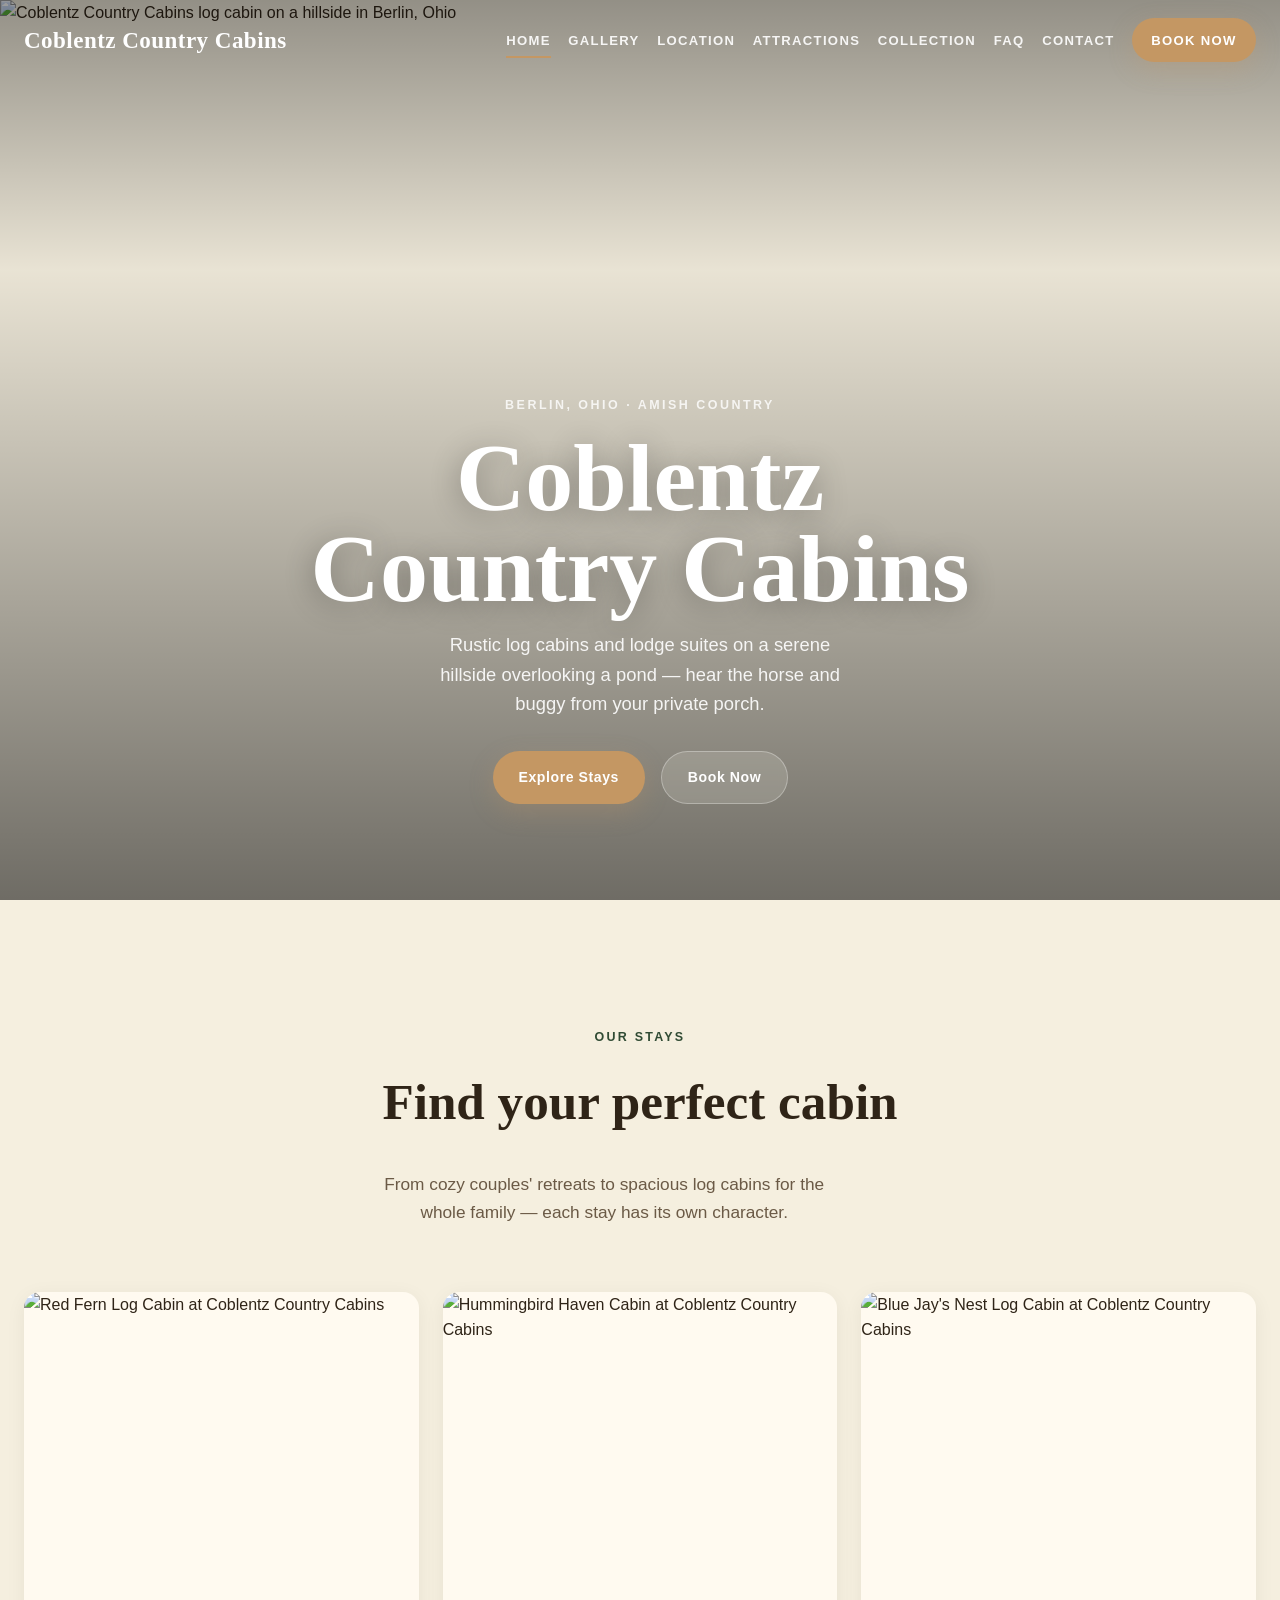
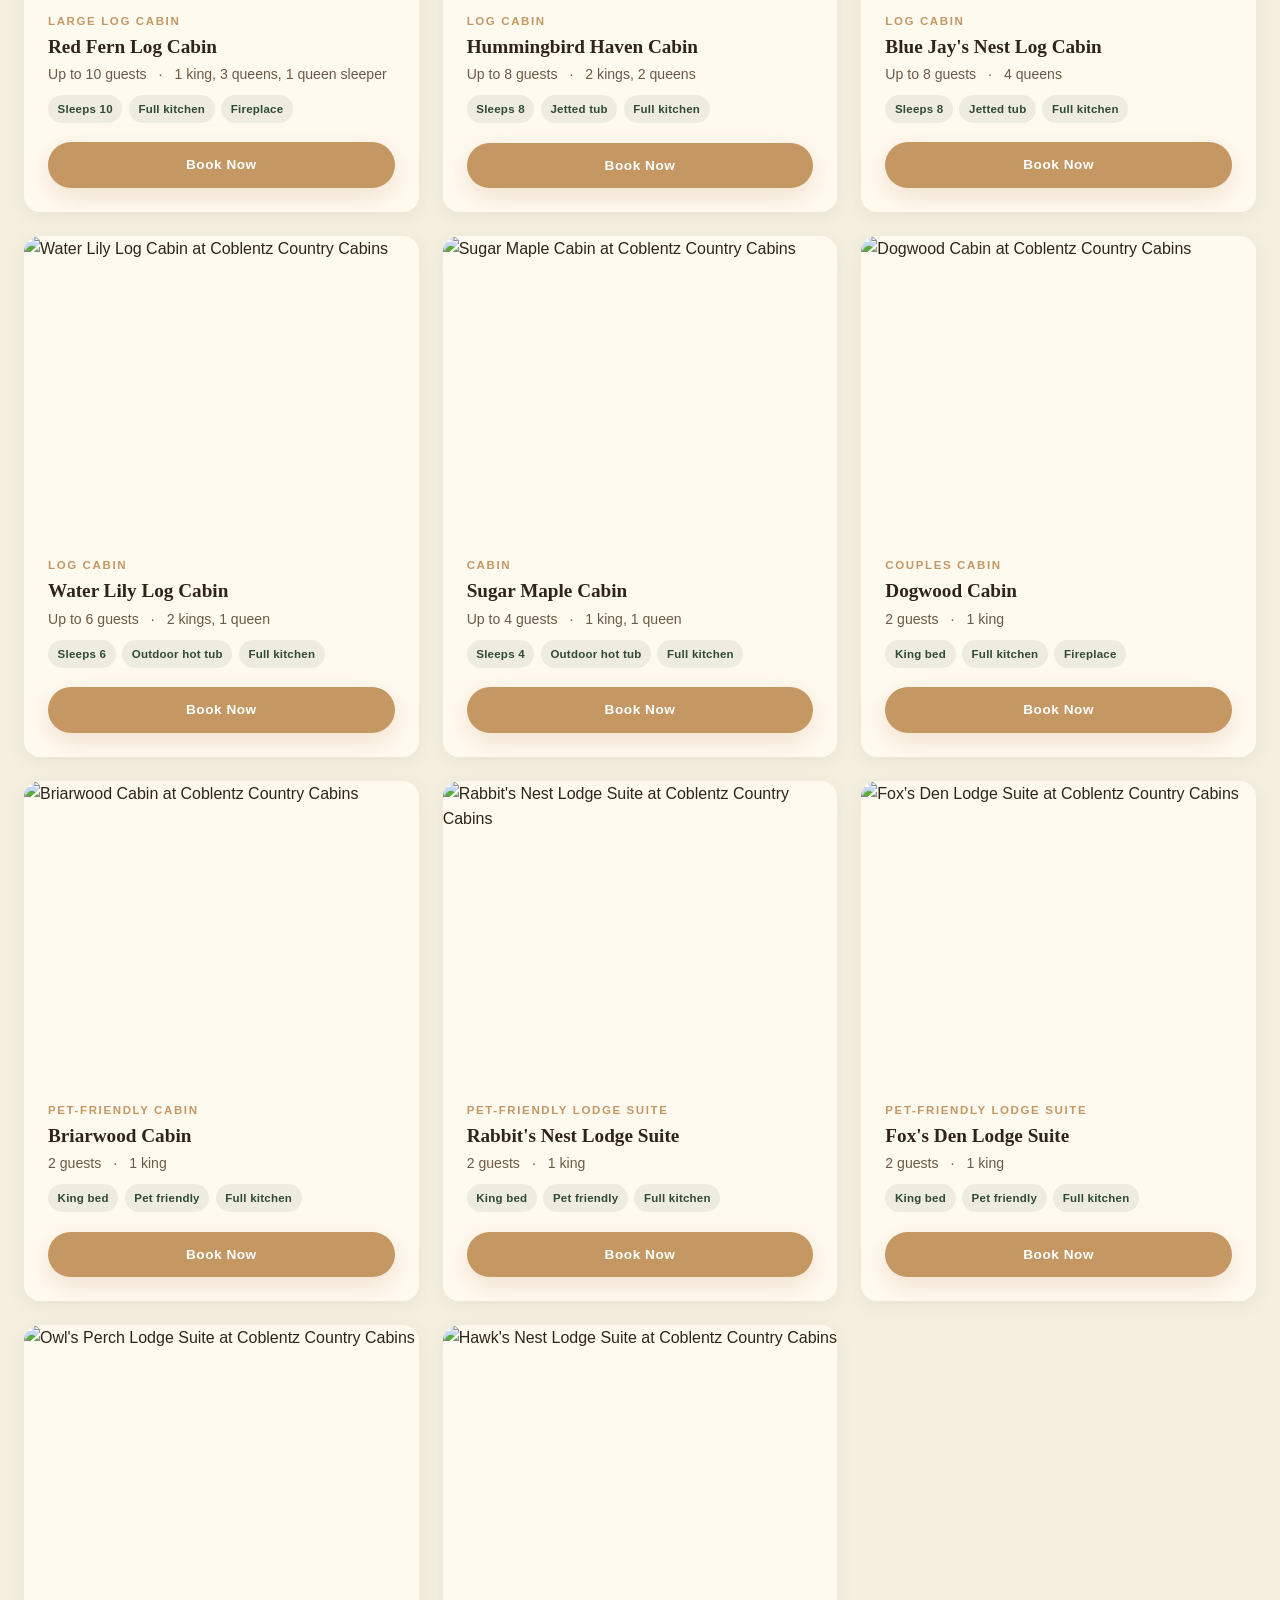
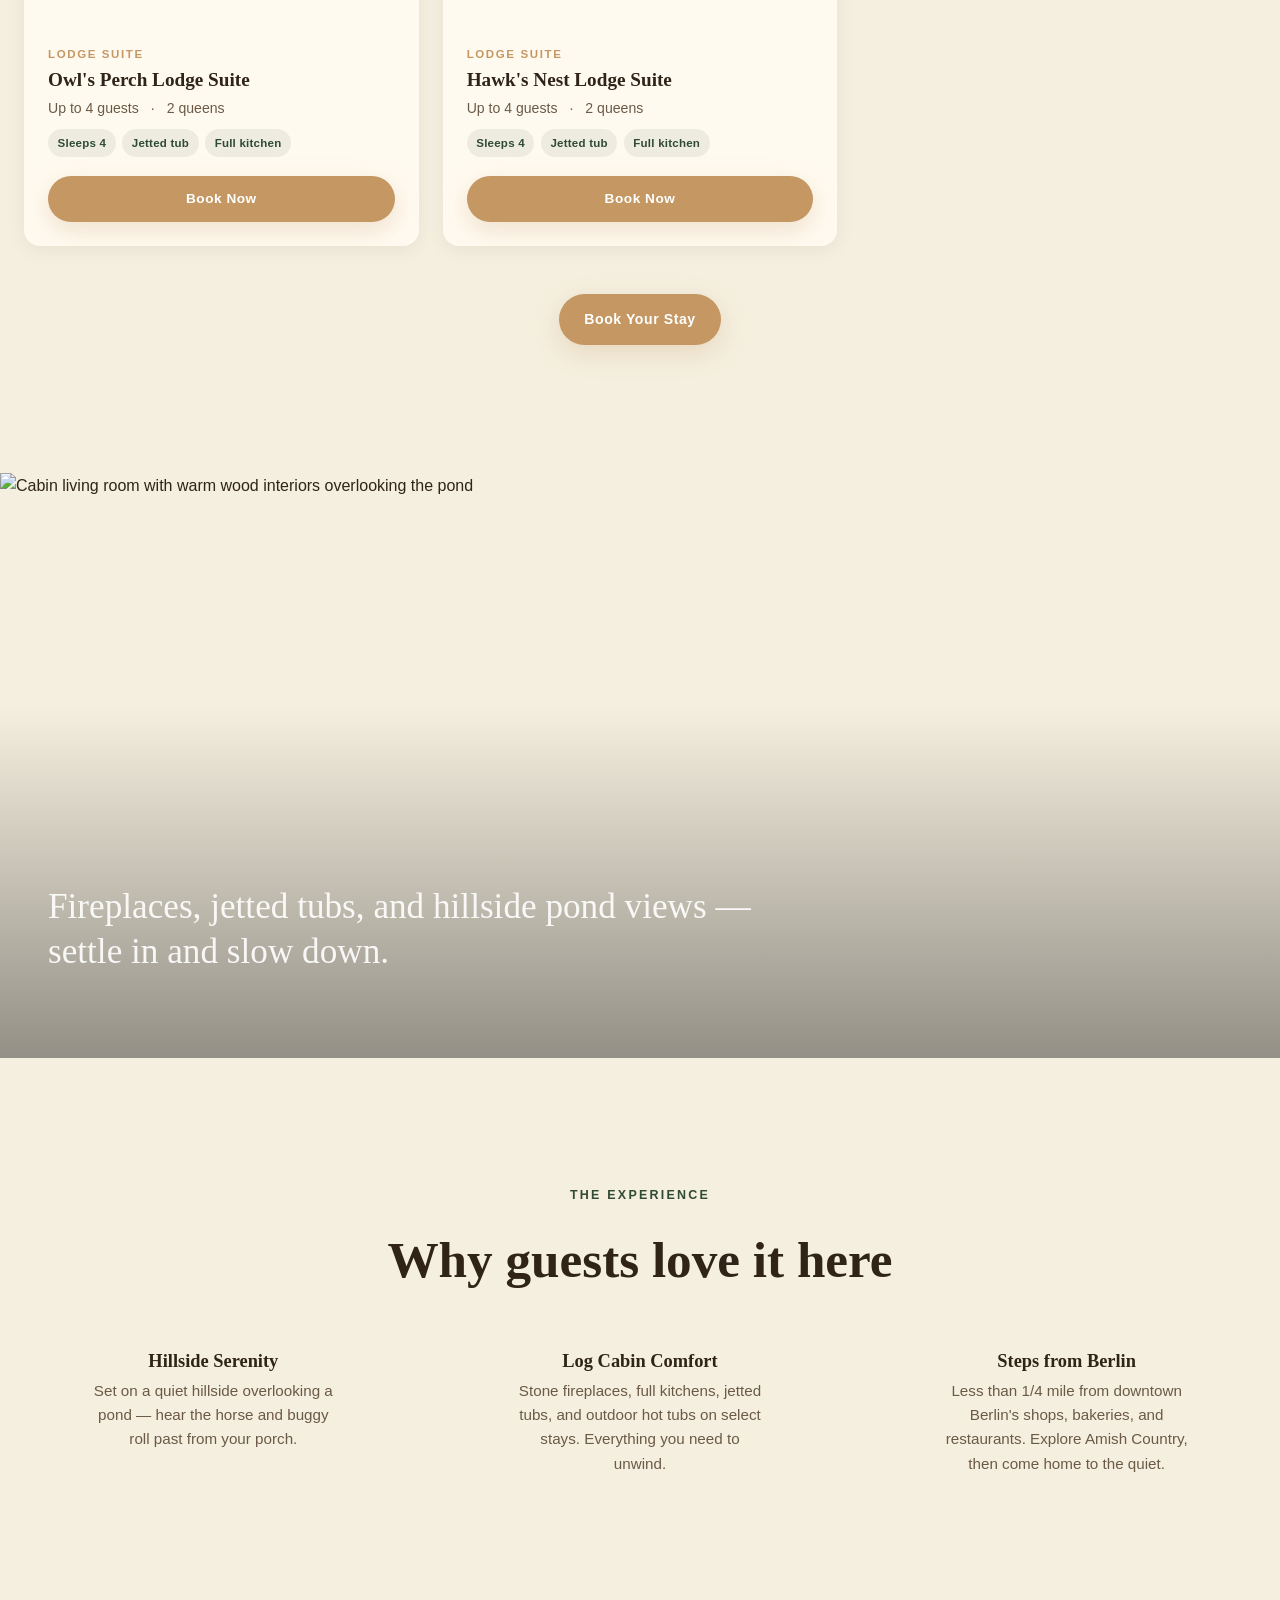
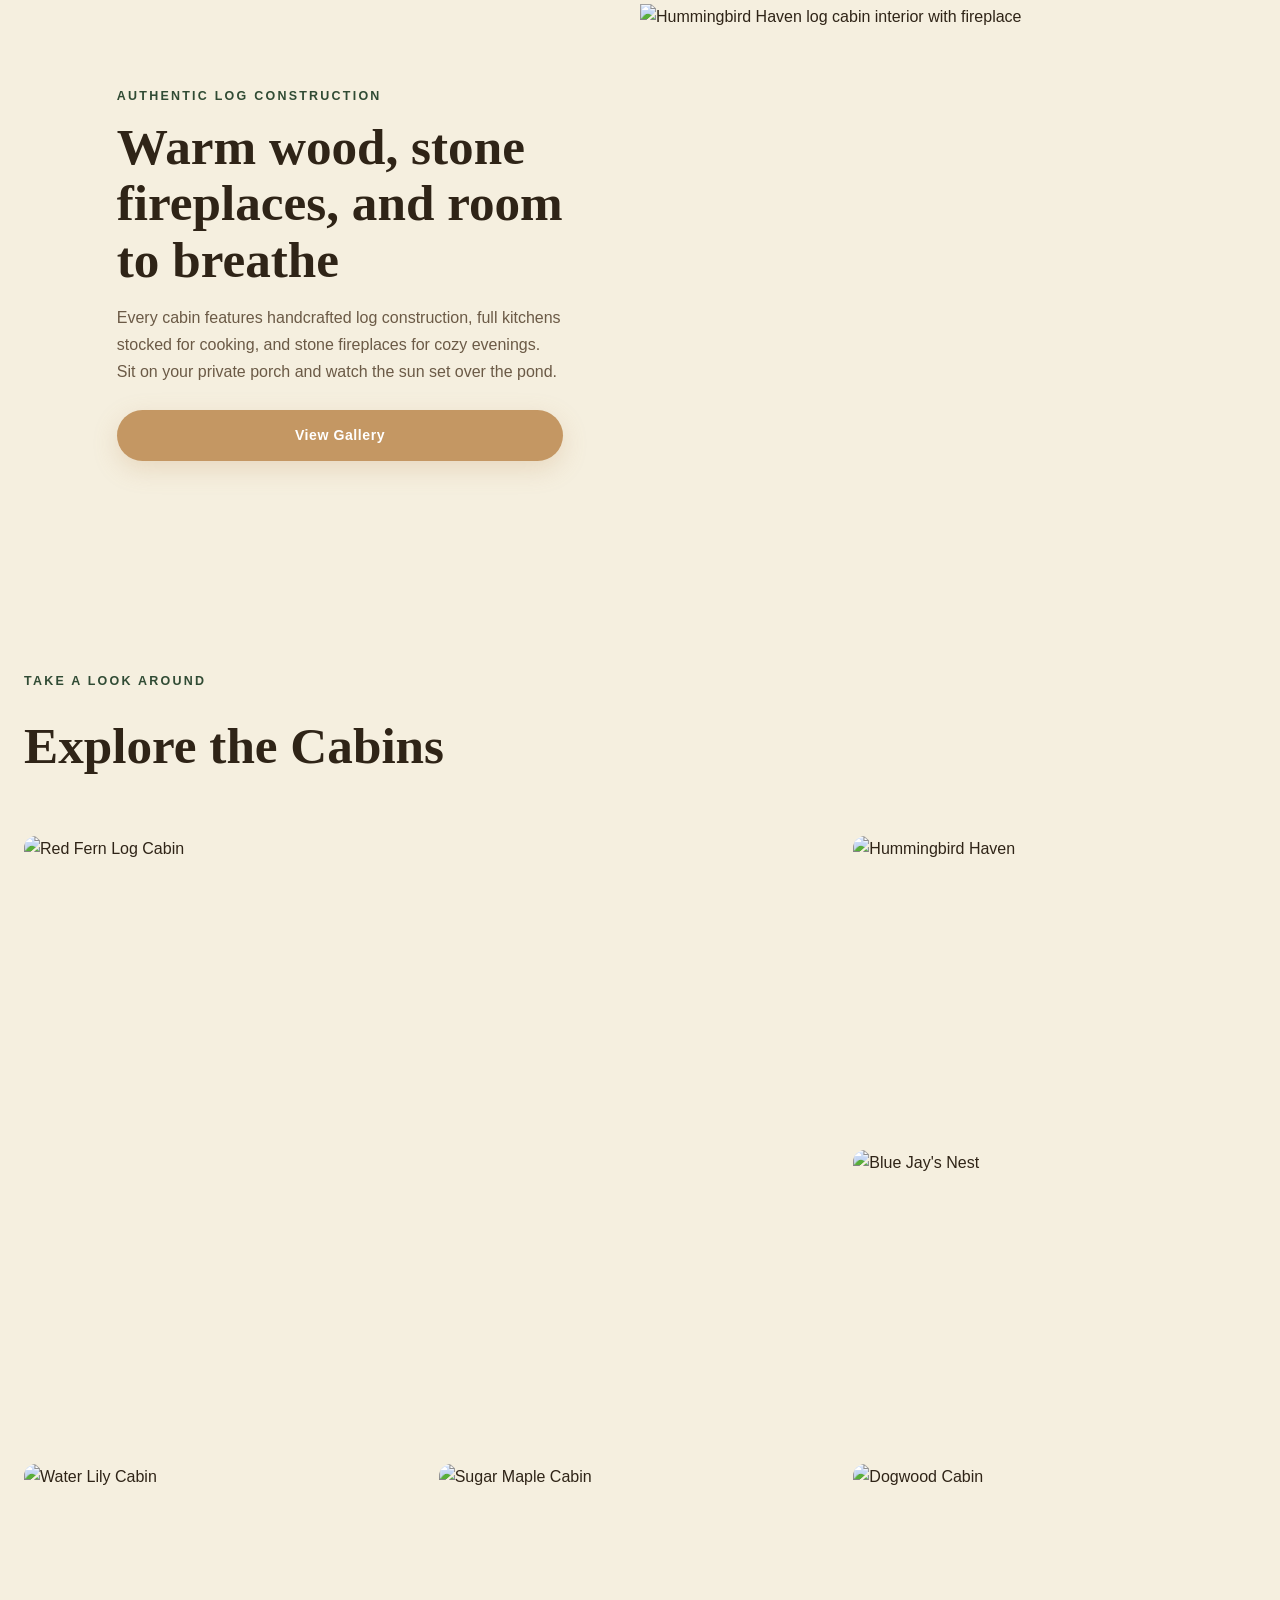
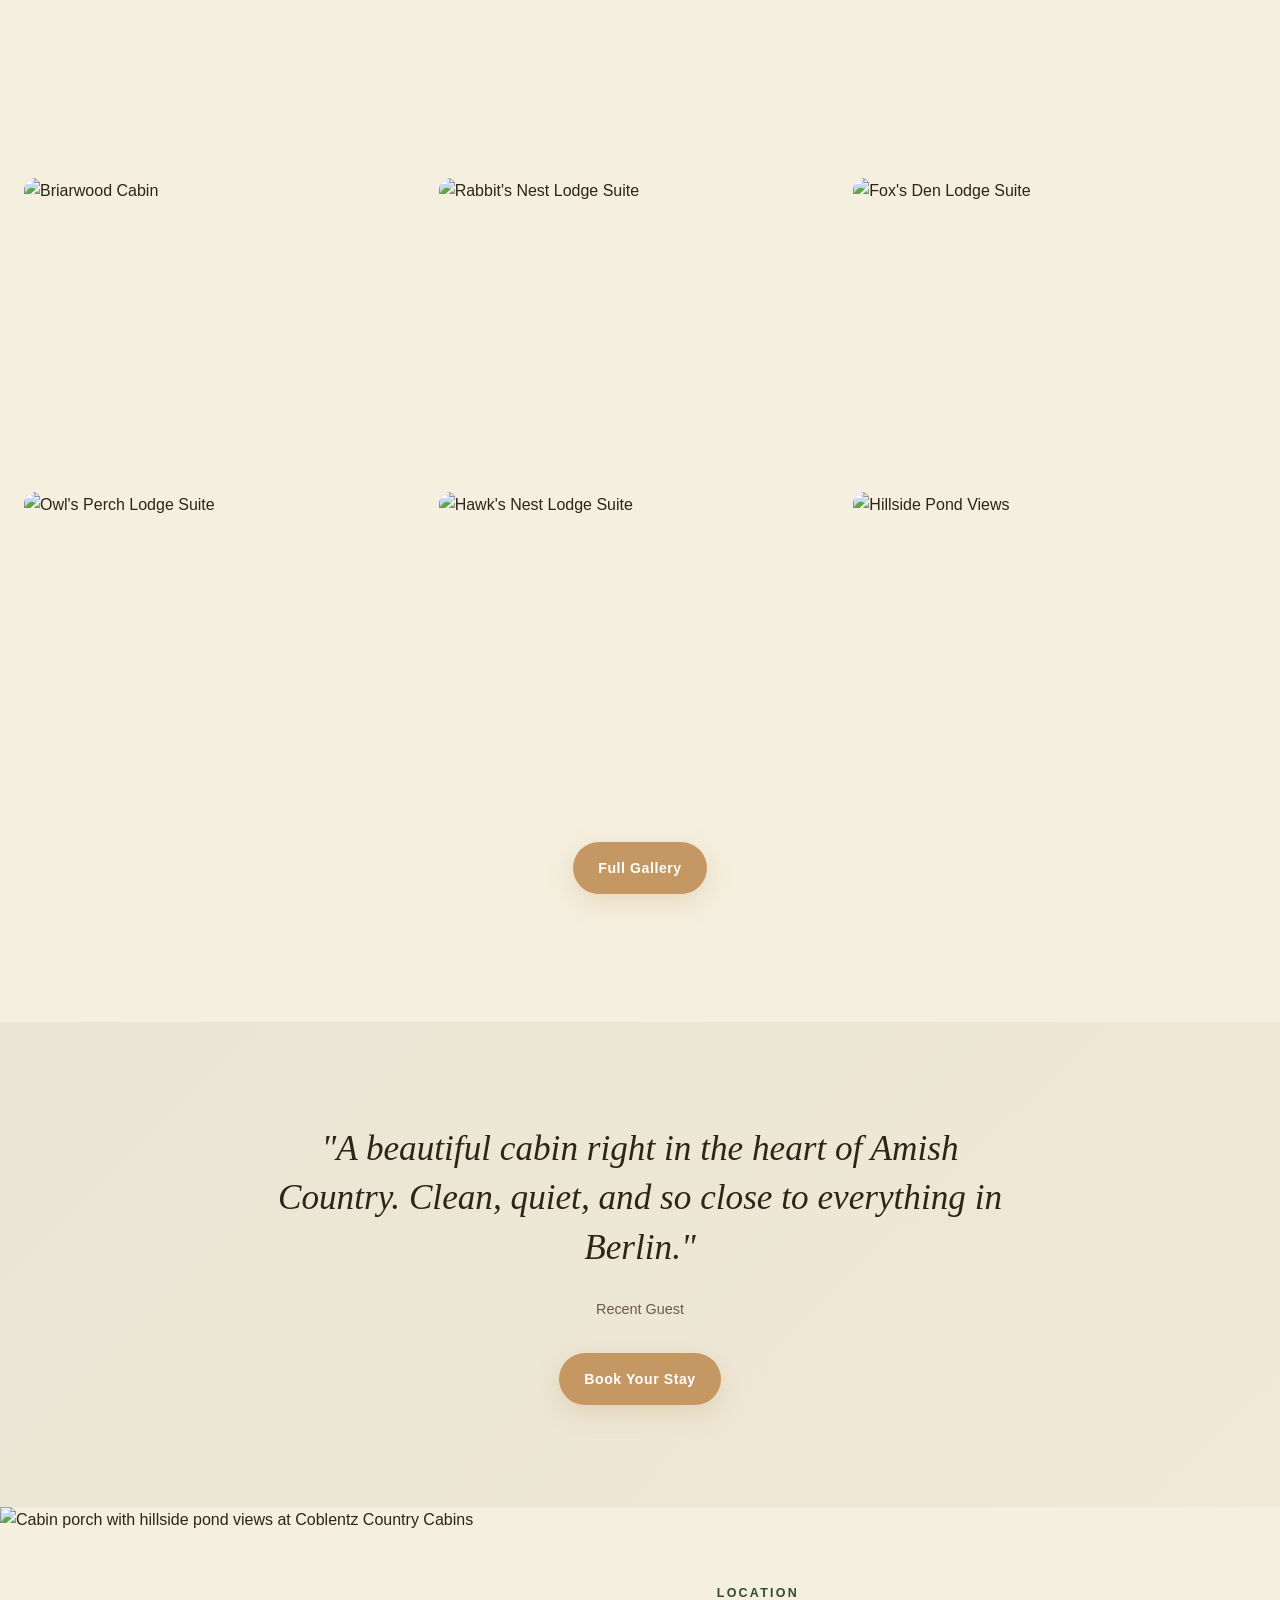
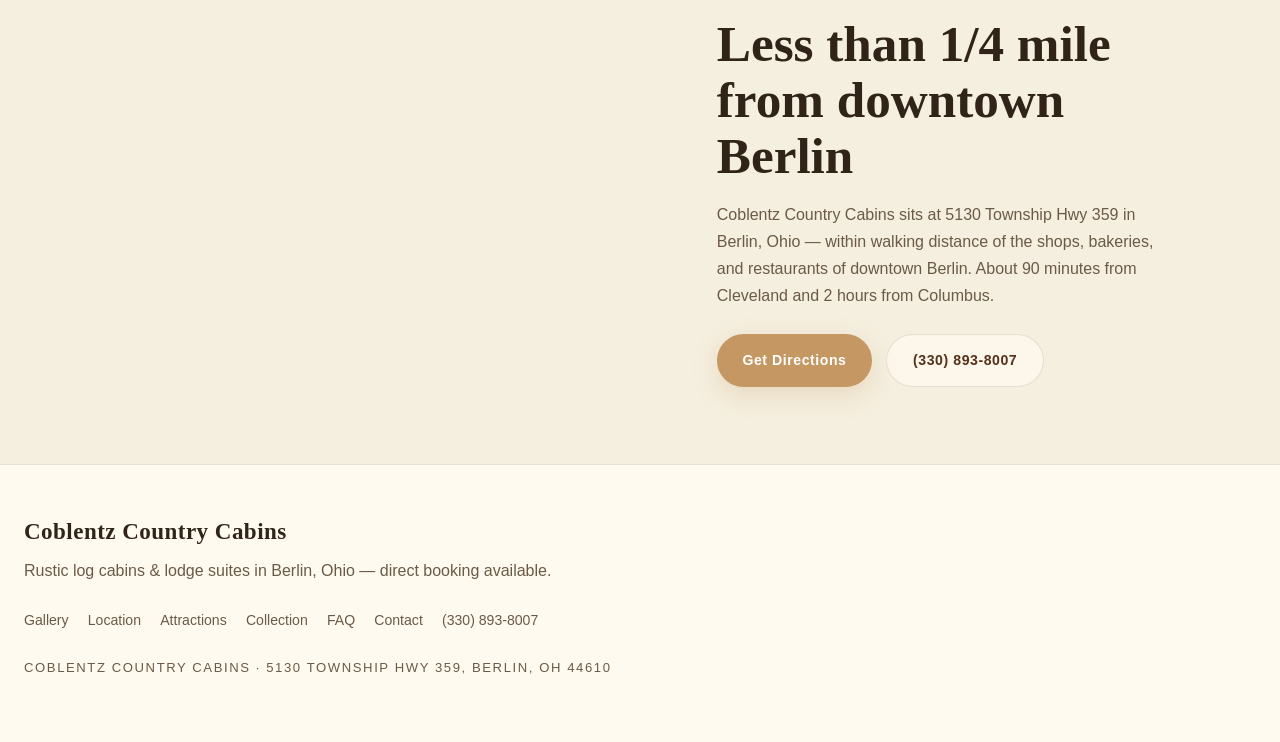
==== index.html @ dc283932 "Initial build: Coblentz Country Cabins website 7-page static site with all 11 cabin units, direct bo" ====
<!DOCTYPE html>
<html lang="en">
<head>
  <meta charset="UTF-8">
  <meta name="viewport" content="width=device-width, initial-scale=1.0">
  <title>Coblentz Country Cabins | Log Cabins &amp; Lodge Suites in Berlin, Ohio</title>
  <meta name="description" content="Stay at Coblentz Country Cabins in Berlin, Ohio — rustic log cabins and lodge suites with fireplaces, jetted tubs, hot tubs, and direct booking. Less than 1/4 mile from downtown Berlin.">
  <link rel="icon" type="image/svg+xml" href="assets/favicon.svg">
  <meta property="og:type" content="website">
  <meta property="og:title" content="Coblentz Country Cabins | Log Cabins &amp; Lodge Suites in Berlin, Ohio">
  <meta property="og:description" content="Rustic log cabins and lodge suites on a serene hillside overlooking a pond, less than 1/4 mile from downtown Berlin, Ohio.">
  <meta property="og:image" content="https://www.amishcountrylodging.com/wp-content/uploads/2019/08/red-fern-exterior-slide.jpg">
  <meta name="twitter:card" content="summary_large_image">
  <meta name="twitter:title" content="Coblentz Country Cabins | Log Cabins &amp; Lodge Suites in Berlin, Ohio">
  <meta name="twitter:description" content="Rustic log cabins and lodge suites on a serene hillside overlooking a pond, less than 1/4 mile from downtown Berlin, Ohio.">
  <meta name="twitter:image" content="https://www.amishcountrylodging.com/wp-content/uploads/2019/08/red-fern-exterior-slide.jpg">
  <link rel="stylesheet" href="assets/site.css">
  <script type="application/ld+json">
  {
    "@context": "https://schema.org",
    "@type": "LodgingBusiness",
    "name": "Coblentz Country Cabins",
    "description": "Rustic log cabins and lodge suites on a serene hillside overlooking a pond, less than 1/4 mile from downtown Berlin, Ohio. Great for couples, families, and group getaways.",
    "telephone": "+1-330-893-8007",
    "email": "info@amishcountrylodging.com",
    "image": "https://www.amishcountrylodging.com/wp-content/uploads/2019/08/red-fern-exterior-slide.jpg",
    "priceRange": "$$$",
    "address": {
      "@type": "PostalAddress",
      "streetAddress": "5130 Township Hwy 359",
      "addressLocality": "Berlin",
      "addressRegion": "OH",
      "postalCode": "44610",
      "addressCountry": "US"
    },
    "amenityFeature": [
      { "@type": "LocationFeatureSpecification", "name": "Fireplaces", "value": true },
      { "@type": "LocationFeatureSpecification", "name": "Full Kitchens", "value": true },
      { "@type": "LocationFeatureSpecification", "name": "Jetted Tubs (select stays)", "value": true },
      { "@type": "LocationFeatureSpecification", "name": "Outdoor Hot Tubs (select stays)", "value": true },
      { "@type": "LocationFeatureSpecification", "name": "ROKU Smart TVs", "value": true },
      { "@type": "LocationFeatureSpecification", "name": "Pet Friendly (select stays)", "value": true },
      { "@type": "LocationFeatureSpecification", "name": "Complimentary WiFi", "value": true }
    ],
    "sameAs": [
      "https://www.amishcountrylodging.com"
    ]
  }
  </script>
</head>
<body class="page-shell" data-page="index.html">
  <div data-header></div>

  <main id="main">
    <!-- FULL-BLEED HERO -->
    <section class="hero">
      <div class="hero-bg">
        <img src="https://www.amishcountrylodging.com/wp-content/uploads/2019/08/red-fern-exterior-slide.jpg" alt="Coblentz Country Cabins log cabin on a hillside in Berlin, Ohio">
      </div>
      <div class="hero-content">
        <span class="eyebrow">Berlin, Ohio &middot; Amish Country</span>
        <h1>Coblentz Country Cabins</h1>
        <p>Rustic log cabins and lodge suites on a serene hillside overlooking a pond — hear the horse and buggy from your private porch.</p>
        <div class="hero-actions">
          <a class="button" href="#stays">Explore Stays</a>
          <a class="button-secondary" href="https://book.amishcountrylodging.com/all-listings?category=16008" target="_blank" rel="noreferrer">Book Now</a>
        </div>
      </div>
    </section>

    <!-- FEATURED STAYS -->
    <section id="stays" class="section">
      <div class="section-inner">
        <div class="section-intro section-intro--centered reveal">
          <span class="eyebrow">Our Stays</span>
          <h2>Find your perfect cabin</h2>
          <p class="lead">From cozy couples' retreats to spacious log cabins for the whole family — each stay has its own character.</p>
        </div>
        <div id="featured-units" class="units-grid"></div>
        <div style="text-align:center;margin-top:3rem" class="reveal">
          <a class="button" href="https://book.amishcountrylodging.com/all-listings?category=16008" target="_blank" rel="noreferrer">Book Your Stay</a>
        </div>
      </div>
    </section>

    <!-- IMMERSIVE IMAGE BAND -->
    <div class="image-band">
      <img src="https://www.amishcountrylodging.com/wp-content/uploads/2019/08/water-lily-living-overview.jpg" alt="Cabin living room with warm wood interiors overlooking the pond">
      <div class="image-band-overlay">
        <p>Fireplaces, jetted tubs, and hillside pond views — settle in and slow down.</p>
      </div>
    </div>

    <!-- HIGHLIGHTS -->
    <section class="section">
      <div class="section-inner">
        <div class="section-intro section-intro--centered reveal">
          <span class="eyebrow">The Experience</span>
          <h2>Why guests love it here</h2>
        </div>
        <div class="highlights">
          <div class="highlight-item reveal">
            <h3>Hillside Serenity</h3>
            <p>Set on a quiet hillside overlooking a pond — hear the horse and buggy roll past from your porch.</p>
          </div>
          <div class="highlight-item reveal">
            <h3>Log Cabin Comfort</h3>
            <p>Stone fireplaces, full kitchens, jetted tubs, and outdoor hot tubs on select stays. Everything you need to unwind.</p>
          </div>
          <div class="highlight-item reveal">
            <h3>Steps from Berlin</h3>
            <p>Less than 1/4 mile from downtown Berlin's shops, bakeries, and restaurants. Explore Amish Country, then come home to the quiet.</p>
          </div>
        </div>
      </div>
    </section>

    <!-- SPLIT: INTERIOR IMAGE + TEXT -->
    <section class="split-section reverse">
      <div class="split-img">
        <img src="https://www.amishcountrylodging.com/wp-content/uploads/2019/07/hummingbird-haven-overview.jpg" alt="Hummingbird Haven log cabin interior with fireplace">
      </div>
      <div class="split-text">
        <span class="eyebrow">Authentic Log Construction</span>
        <h2>Warm wood, stone fireplaces, and room to breathe</h2>
        <p>Every cabin features handcrafted log construction, full kitchens stocked for cooking, and stone fireplaces for cozy evenings. Sit on your private porch and watch the sun set over the pond.</p>
        <a class="button" href="gallery.html">View Gallery</a>
      </div>
    </section>

    <!-- GALLERY PREVIEW -->
    <section id="photos" class="section">
      <div class="section-inner">
        <div class="section-intro reveal">
          <span class="eyebrow">Take A Look Around</span>
          <h2>Explore the Cabins</h2>
        </div>
        <div id="gallery-list" class="gallery-grid"></div>
        <div style="text-align:center;margin-top:3rem" class="reveal">
          <a class="button" href="gallery.html">Full Gallery</a>
        </div>
      </div>
    </section>

    <!-- QUOTE BAND -->
    <section class="quote-band">
      <blockquote>"A beautiful cabin right in the heart of Amish Country. Clean, quiet, and so close to everything in Berlin."</blockquote>
      <cite>Recent Guest</cite>
      <div><a class="button" href="https://book.amishcountrylodging.com/all-listings?category=16008" target="_blank" rel="noreferrer">Book Your Stay</a></div>
    </section>

    <!-- SPLIT: LOCATION -->
    <section class="split-section">
      <div class="split-img">
        <img src="https://www.amishcountrylodging.com/wp-content/uploads/2019/08/red-fern-overview.jpg" alt="Cabin porch with hillside pond views at Coblentz Country Cabins">
      </div>
      <div class="split-text">
        <span class="eyebrow">Location</span>
        <h2>Less than 1/4 mile from downtown Berlin</h2>
        <p>Coblentz Country Cabins sits at 5130 Township Hwy 359 in Berlin, Ohio — within walking distance of the shops, bakeries, and restaurants of downtown Berlin. About 90 minutes from Cleveland and 2 hours from Columbus.</p>
        <div class="cta-row">
          <a class="button" href="location.html">Get Directions</a>
          <a class="button-secondary" style="color:var(--accent-dark);border-color:var(--line);background:rgba(255,250,240,0.7)" href="tel:13308938007">(330) 893-8007</a>
        </div>
      </div>
    </section>
  </main>

  <div data-footer></div>

  <script src="assets/data.js"></script>
  <script src="assets/site.js"></script>
</body>
</html>
---- assets/site.css ----
:root {
  --bg: #f5efdf;
  --surface: #fffaf0;
  --surface-strong: #f0e5cb;
  --ink: #2f2417;
  --muted: #6b5a46;
  --line: rgba(71, 50, 28, 0.12);
  --accent: #7b4b2a;
  --accent-dark: #55311b;
  --accent-soft: #c49763;
  --pine: #304b34;
  --pine-soft: #dce7d8;
  --shadow: 0 18px 50px rgba(39, 27, 15, 0.12);
  --radius-lg: 16px;
  --radius-md: 12px;
  --radius-sm: 8px;
  --max-width: 1280px;
  --font-display: Georgia, "Times New Roman", serif;
  --font-body: "Segoe UI", Tahoma, Geneva, Verdana, sans-serif;
}

* { box-sizing: border-box; }
html { scroll-behavior: smooth; }

body {
  margin: 0;
  font-family: var(--font-body);
  color: var(--ink);
  background: var(--bg);
  line-height: 1.6;
}

img { max-width: 100%; display: block; }
a { color: inherit; text-decoration: none; }

:focus-visible {
  outline: 2px solid var(--accent);
  outline-offset: 3px;
}

.skip-link {
  position: absolute;
  left: 1rem;
  top: -4rem;
  z-index: 100;
  padding: 0.75rem 1rem;
  background: var(--ink);
  color: #fff;
  border-radius: 999px;
  font-weight: 700;
}
.skip-link:focus { top: 1rem; }

.page-shell { min-height: 100vh; }

/* ─── HEADER: transparent over hero, solid on scroll ─── */
.site-header {
  position: fixed;
  top: 0;
  left: 0;
  right: 0;
  z-index: 50;
  transition: background 350ms ease, backdrop-filter 350ms ease, border-color 350ms ease;
  background: transparent;
  border-bottom: 1px solid transparent;
}

.site-header.is-scrolled {
  background: rgba(245, 239, 223, 0.92);
  backdrop-filter: blur(16px);
  border-bottom-color: var(--line);
}

.site-header.is-scrolled .brand-mark,
.site-header.is-scrolled .nav-links a:not(.button) {
  color: var(--ink);
}

.nav-wrap {
  width: min(calc(100% - 3rem), var(--max-width));
  margin: 0 auto;
  display: flex;
  align-items: center;
  justify-content: space-between;
  gap: 2rem;
  min-height: 80px;
  position: relative;
}

.brand { display: flex; flex-direction: column; gap: 0.2rem; }
.brand-inline { flex-direction: row; align-items: center; flex-shrink: 0; }

.brand-mark {
  font-family: var(--font-display);
  font-size: clamp(1.05rem, 0.8rem + 0.8vw, 1.55rem);
  letter-spacing: 0.02em;
  font-weight: 700;
  color: #fff;
  transition: color 350ms ease;
}

.nav-links {
  display: flex;
  gap: 1.1rem;
  align-items: center;
  flex-wrap: wrap;
  justify-content: flex-end;
}

.nav-toggle {
  display: none;
  position: absolute;
  right: 0;
  top: 50%;
  transform: translateY(-50%);
  width: 44px;
  height: 44px;
  padding: 0;
  background: transparent;
  border: 1px solid rgba(255,255,255,0.3);
  border-radius: 10px;
  cursor: pointer;
  flex-direction: column;
  align-items: center;
  justify-content: center;
  gap: 5px;
}

.nav-toggle__bar {
  display: block;
  width: 22px;
  height: 2px;
  background: #fff;
  border-radius: 2px;
  transition: transform 180ms ease, opacity 180ms ease, background 350ms ease;
}

.is-scrolled .nav-toggle { border-color: var(--line); }
.is-scrolled .nav-toggle__bar { background: var(--ink); }

.nav-toggle[aria-expanded="true"] .nav-toggle__bar:nth-child(1) { transform: translateY(7px) rotate(45deg); }
.nav-toggle[aria-expanded="true"] .nav-toggle__bar:nth-child(2) { opacity: 0; }
.nav-toggle[aria-expanded="true"] .nav-toggle__bar:nth-child(3) { transform: translateY(-7px) rotate(-45deg); }

.nav-links a {
  color: rgba(255,255,255,0.9);
  font-size: 0.82rem;
  text-transform: uppercase;
  letter-spacing: 0.1em;
  font-weight: 700;
  position: relative;
  padding: 0.35rem 0;
  transition: color 350ms ease;
}

.nav-links a:not(.button)::after {
  content: "";
  position: absolute;
  left: 0; right: 0; bottom: -0.15rem;
  height: 2px;
  background: var(--accent-soft);
  transform: scaleX(0);
  transform-origin: center;
  transition: transform 180ms ease;
}

.nav-links a:hover:not(.button)::after,
.nav-links a[aria-current="page"]:not(.button)::after {
  transform: scaleX(1);
}

/* ─── BUTTONS ─── */
.button, .button-secondary {
  display: inline-flex;
  align-items: center;
  justify-content: center;
  gap: 0.5rem;
  border-radius: 999px;
  padding: 0.9rem 1.6rem;
  font-weight: 700;
  font-size: 0.88rem;
  letter-spacing: 0.04em;
  transition: transform 180ms ease, box-shadow 180ms ease, background 180ms ease;
}

.button {
  background: var(--accent-soft);
  color: #fff;
  box-shadow: 0 8px 24px rgba(196, 151, 99, 0.25);
}

.button:visited, .nav-links .button, .nav-links .button:visited { color: #fff; }
.nav-links .button { border-radius: 999px; padding: 0.7rem 1.2rem; }

.button-secondary {
  background: rgba(255,250,240,0.15);
  color: #fff;
  border: 1px solid rgba(255,255,255,0.3);
  backdrop-filter: blur(4px);
}

.button:hover, .button-secondary:hover { transform: translateY(-2px); }

.button-dark {
  background: var(--ink);
  color: #fff;
}

/* ─── HERO: full-bleed immersive ─── */
.hero {
  position: relative;
  min-height: 100svh;
  display: flex;
  align-items: flex-end;
  justify-content: center;
  overflow: hidden;
}

.hero-bg {
  position: absolute;
  inset: 0;
  z-index: 0;
}

.hero-bg img {
  width: 100%;
  height: 100%;
  object-fit: cover;
  animation: hero-zoom 25s ease alternate infinite;
}

@keyframes hero-zoom {
  from { transform: scale(1); }
  to { transform: scale(1.08); }
}

.hero::after {
  content: "";
  position: absolute;
  inset: 0;
  background: linear-gradient(180deg, rgba(0,0,0,0.4) 0%, rgba(0,0,0,0.05) 30%, rgba(0,0,0,0.55) 100%);
  z-index: 1;
}

.hero-content {
  position: relative;
  z-index: 2;
  text-align: center;
  padding: 0 2rem 6rem;
  max-width: 800px;
}

.hero-content .eyebrow {
  color: rgba(255,255,255,0.8);
  font-size: 0.78rem;
  font-weight: 700;
  letter-spacing: 0.2em;
  text-transform: uppercase;
  margin-bottom: 1rem;
  display: block;
}

.hero-content h1 {
  color: #fff;
  font-family: var(--font-display);
  font-size: clamp(3.2rem, 8vw, 6rem);
  line-height: 0.95;
  margin: 0 0 1rem;
  text-shadow: 0 4px 30px rgba(0,0,0,0.3);
}

.hero-content p {
  color: rgba(255,255,255,0.9);
  font-size: 1.15rem;
  max-width: 42ch;
  margin: 0 auto 2rem;
  line-height: 1.6;
}

.hero-actions {
  display: flex;
  gap: 1rem;
  justify-content: center;
  flex-wrap: wrap;
}

/* ─── PAGE HERO: subpages with full-bleed image ─── */
.page-hero {
  position: relative;
  min-height: 60vh;
  display: flex;
  align-items: flex-end;
  justify-content: center;
  overflow: hidden;
  padding-top: 100px;
}

.page-hero-bg {
  position: absolute;
  inset: 0;
}

.page-hero-bg img {
  width: 100%;
  height: 100%;
  object-fit: cover;
}

.page-hero::after {
  content: "";
  position: absolute;
  inset: 0;
  background: linear-gradient(180deg, rgba(0,0,0,0.45) 0%, rgba(0,0,0,0.05) 35%, rgba(0,0,0,0.5) 100%);
  z-index: 1;
}

.page-hero-content {
  position: relative;
  z-index: 2;
  text-align: center;
  padding: 0 2rem 4rem;
  max-width: 720px;
}

.page-hero-content .eyebrow {
  color: rgba(255,255,255,0.8);
  font-size: 0.78rem;
  font-weight: 700;
  letter-spacing: 0.2em;
  text-transform: uppercase;
  margin-bottom: 0.8rem;
  display: block;
}

.page-hero-content h1 {
  color: #fff;
  font-family: var(--font-display);
  font-size: clamp(2.4rem, 6vw, 4.2rem);
  line-height: 1;
  margin: 0 0 0.8rem;
  text-shadow: 0 4px 20px rgba(0,0,0,0.25);
}

.page-hero-content .lead {
  color: rgba(255,255,255,0.85);
  font-size: 1.05rem;
  max-width: 50ch;
  margin: 0 auto;
  line-height: 1.6;
}

/* ─── GENERIC ELEMENTS ─── */
.eyebrow {
  display: inline-block;
  margin-bottom: 1rem;
  color: var(--pine);
  font-size: 0.78rem;
  font-weight: 700;
  letter-spacing: 0.18em;
  text-transform: uppercase;
}

h1, h2, h3 {
  margin: 0;
  font-family: var(--font-display);
  line-height: 1.1;
}

h1 { font-size: clamp(2.6rem, 6vw, 5.2rem); margin-bottom: 1rem; }
h2 { font-size: clamp(2rem, 4vw, 3.2rem); margin-bottom: 0.9rem; }
h3 { font-size: clamp(1.25rem, 2vw, 1.8rem); margin-bottom: 0.6rem; }

.lead {
  font-size: 1.08rem;
  color: var(--muted);
  max-width: 50ch;
}

.section-inner {
  width: min(calc(100% - 3rem), var(--max-width));
  margin: 0 auto;
}

.footer-inner {
  width: min(calc(100% - 3rem), var(--max-width));
  margin: 0 auto;
}

/* ─── SECTIONS: generous spacing ─── */
.section {
  padding: clamp(5rem, 10vw, 8rem) 0;
}

.section-intro {
  display: grid;
  gap: 0.6rem;
  max-width: 62ch;
  margin-bottom: 3rem;
}

.section-intro--centered {
  text-align: center;
  margin-left: auto;
  margin-right: auto;
}

/* ─── SCROLL REVEAL ─── */
.reveal {
  opacity: 0;
  transform: translateY(32px);
  transition: opacity 0.7s ease, transform 0.7s ease;
}

.reveal.is-visible {
  opacity: 1;
  transform: translateY(0);
}

/* ─── IMMERSIVE IMAGE BAND ─── */
.image-band {
  position: relative;
  height: 65vh;
  overflow: hidden;
}

.image-band img {
  width: 100%;
  height: 100%;
  object-fit: cover;
}

.image-band-overlay {
  position: absolute;
  inset: 0;
  background: linear-gradient(180deg, transparent 40%, rgba(0,0,0,0.4));
  display: flex;
  align-items: flex-end;
  padding: 3rem;
}

.image-band-overlay p {
  color: rgba(255,255,255,0.9);
  font-family: var(--font-display);
  font-size: clamp(1.4rem, 3vw, 2.2rem);
  max-width: 42ch;
  line-height: 1.3;
}

/* ─── HIGHLIGHTS: icon-driven feature row ─── */
.highlights {
  display: grid;
  grid-template-columns: repeat(3, 1fr);
  gap: 3rem;
}

.highlight-item {
  text-align: center;
}

.highlight-item h3 {
  font-size: 1.15rem;
  margin-bottom: 0.5rem;
}

.highlight-item p {
  color: var(--muted);
  font-size: 0.95rem;
  max-width: 30ch;
  margin: 0 auto;
}

/* ─── UNIT CARDS: image-dominant ─── */
.units-grid {
  display: grid;
  grid-template-columns: repeat(3, 1fr);
  gap: 1.5rem;
}

.unit-card {
  border-radius: var(--radius-lg);
  overflow: hidden;
  background: var(--surface);
  box-shadow: 0 4px 20px rgba(0,0,0,0.06);
  transition: transform 0.35s ease, box-shadow 0.35s ease;
}

.unit-card:hover {
  transform: translateY(-4px);
  box-shadow: 0 16px 40px rgba(0,0,0,0.12);
}

.unit-card__img-wrap {
  overflow: hidden;
  aspect-ratio: 4/3;
}

.unit-card__img-wrap img {
  width: 100%;
  height: 100%;
  object-fit: cover;
  transition: transform 0.6s ease;
}

.unit-card:hover .unit-card__img-wrap img {
  transform: scale(1.06);
}

.unit-card__body {
  padding: 1.5rem;
}

.unit-card__type {
  font-size: 0.72rem;
  text-transform: uppercase;
  letter-spacing: 0.14em;
  color: var(--accent-soft);
  font-weight: 700;
  margin-bottom: 0.35rem;
}

.unit-card__body h3 {
  font-size: 1.2rem;
  margin-bottom: 0.4rem;
}

.unit-card__meta {
  display: flex;
  gap: 0.75rem;
  color: var(--muted);
  font-size: 0.88rem;
  margin-bottom: 0.6rem;
}

.unit-card__meta span {
  display: flex;
  align-items: center;
  gap: 0.3rem;
}

.amenity-pills {
  display: flex;
  gap: 0.4rem;
  flex-wrap: wrap;
  margin-bottom: 1.2rem;
}

.amenity-pill {
  font-size: 0.72rem;
  font-weight: 600;
  padding: 0.3rem 0.6rem;
  border-radius: 999px;
  background: rgba(48, 75, 52, 0.08);
  color: var(--pine);
  letter-spacing: 0.02em;
}

.unit-card .button {
  width: 100%;
  text-align: center;
  padding: 0.75rem 1rem;
  font-size: 0.85rem;
}

/* ─── GALLERY: masonry-style asymmetric grid ─── */
.gallery-grid {
  display: grid;
  grid-template-columns: repeat(3, 1fr);
  gap: 0.75rem;
}

.gallery-grid .gallery-item:nth-child(1) { grid-column: 1 / 3; grid-row: 1 / 3; }

.gallery-item {
  position: relative;
  overflow: hidden;
  border-radius: var(--radius-md);
  cursor: pointer;
}

.gallery-item img {
  width: 100%;
  height: 100%;
  object-fit: cover;
  transition: transform 0.6s ease;
  aspect-ratio: 4/3;
}

.gallery-grid .gallery-item:nth-child(1) img { aspect-ratio: auto; }

.gallery-item:hover img { transform: scale(1.05); }

.gallery-item__overlay {
  position: absolute;
  inset: 0;
  background: linear-gradient(180deg, transparent 50%, rgba(0,0,0,0.5));
  display: flex;
  align-items: flex-end;
  padding: 1.25rem;
  opacity: 0;
  transition: opacity 0.35s ease;
}

.gallery-item:hover .gallery-item__overlay { opacity: 1; }

.gallery-item__overlay h3 {
  color: #fff;
  font-size: 1rem;
  margin: 0;
}

/* ─── SPLIT SECTIONS: image | text alternating ─── */
.split-section {
  display: grid;
  grid-template-columns: 1fr 1fr;
  min-height: 60vh;
}

.split-section.reverse { direction: rtl; }
.split-section.reverse > * { direction: ltr; }

.split-img {
  overflow: hidden;
}

.split-img img {
  width: 100%;
  height: 100%;
  object-fit: cover;
}

.split-text {
  display: flex;
  flex-direction: column;
  justify-content: center;
  padding: clamp(3rem, 6vw, 6rem);
  max-width: 600px;
}

.split-text .eyebrow { margin-bottom: 0.75rem; }
.split-text h2 { margin-bottom: 1rem; }
.split-text p { color: var(--muted); margin: 0 0 1.5rem; line-height: 1.7; }

/* ─── FAQ ─── */
.faq-grid {
  display: grid;
  grid-template-columns: 1fr 1fr;
  gap: 1.2rem;
}

.faq-item {
  padding: 1.8rem;
  background: var(--surface);
  border-radius: var(--radius-lg);
  border: 1px solid var(--line);
}

.faq-item h3 { font-size: 1.05rem; margin-bottom: 0.6rem; }
.faq-item p { color: var(--muted); margin: 0; font-size: 0.95rem; line-height: 1.6; }

/* ─── HORIZONTAL SCROLL GALLERY ─── */
.scroll-gallery {
  display: flex;
  overflow-x: auto;
  scroll-snap-type: x mandatory;
  gap: 1rem;
  padding: 0 1.5rem 1rem;
  -webkit-overflow-scrolling: touch;
  scrollbar-width: none;
}

.scroll-gallery::-webkit-scrollbar { display: none; }

.scroll-gallery .gallery-item {
  scroll-snap-align: start;
  flex: 0 0 80%;
  aspect-ratio: 16/9;
}

/* ─── CONTACT ─── */
.contact-hero {
  position: relative;
  min-height: 45vh;
  display: flex;
  align-items: center;
  justify-content: center;
  overflow: hidden;
}

.contact-hero-bg {
  position: absolute;
  inset: 0;
}

.contact-hero-bg img {
  width: 100%;
  height: 100%;
  object-fit: cover;
}

.contact-hero::after {
  content: "";
  position: absolute;
  inset: 0;
  background: rgba(0,0,0,0.4);
  z-index: 1;
}

.contact-hero-content {
  position: relative;
  z-index: 2;
  text-align: center;
}

.contact-hero-content h1 {
  color: #fff;
  font-family: var(--font-display);
  font-size: clamp(3rem, 7vw, 5.4rem);
  text-shadow: 0 4px 20px rgba(0,0,0,0.3);
  margin: 0;
}

.contact-grid {
  display: grid;
  grid-template-columns: repeat(3, 1fr);
  gap: 2rem;
  text-align: center;
  padding: 4rem 0;
}

.contact-card h2 {
  font-family: var(--font-body);
  font-size: 0.82rem;
  text-transform: uppercase;
  letter-spacing: 0.14em;
  color: var(--muted);
  margin-bottom: 1rem;
}

.contact-card p, .contact-card a { color: var(--ink); }

.map-band {
  width: 100%;
  border-top: 1px solid var(--line);
}

.map-band iframe {
  width: 100%;
  height: 400px;
  border: 0;
  display: block;
}

/* ─── QUOTE BAND ─── */
.quote-band {
  padding: clamp(4rem, 8vw, 7rem) 2rem;
  text-align: center;
  background: linear-gradient(135deg, rgba(48,75,52,0.06), rgba(196,151,99,0.08));
}

.quote-band blockquote {
  font-family: var(--font-display);
  font-size: clamp(1.4rem, 3vw, 2.2rem);
  font-style: italic;
  color: var(--ink);
  max-width: 42ch;
  margin: 0 auto 1.5rem;
  line-height: 1.4;
}

.quote-band cite {
  font-style: normal;
  color: var(--muted);
  font-size: 0.9rem;
}

.quote-band .button { margin-top: 2rem; }

/* ─── LOCATION ─── */
.location-split {
  display: grid;
  grid-template-columns: 1fr 1fr;
  gap: 0;
}

.location-text {
  padding: clamp(3rem, 6vw, 6rem);
  display: flex;
  flex-direction: column;
  justify-content: center;
}

.location-text h2 { margin-bottom: 1rem; }
.location-text p { color: var(--muted); margin: 0 0 0.6rem; }

.location-details {
  list-style: none;
  padding: 0;
  margin: 1.5rem 0 2rem;
}

.location-details li {
  padding: 0.8rem 0;
  border-bottom: 1px solid var(--line);
  color: var(--muted);
}

.location-details li strong { color: var(--ink); }

.location-map iframe {
  width: 100%;
  height: 100%;
  min-height: 450px;
  border: 0;
}

.cta-row {
  display: flex;
  gap: 0.9rem;
  flex-wrap: wrap;
}

/* ─── ATTRACTIONS ─── */
.attraction-category { margin-bottom: 4rem; }

.attraction-category__header {
  margin-bottom: 1.5rem;
  padding-bottom: 0.75rem;
  border-bottom: 1px solid var(--line);
}

.attraction-category__eyebrow {
  display: block;
  color: var(--pine);
  font-size: 0.72rem;
  font-weight: 700;
  letter-spacing: 0.18em;
  text-transform: uppercase;
  margin-bottom: 0.35rem;
}

.attraction-category__title {
  font-family: var(--font-display);
  font-size: clamp(1.3rem, 2vw, 1.7rem);
  color: var(--ink);
  margin: 0;
}

.attraction-grid {
  display: grid;
  grid-template-columns: repeat(3, 1fr);
  gap: 1rem;
}

.attraction-card {
  background: var(--surface);
  border: 1px solid var(--line);
  border-radius: var(--radius-md);
  padding: 1.5rem;
  display: flex;
  flex-direction: column;
  gap: 0.4rem;
  transition: transform 0.3s ease;
  position: relative;
}

.attraction-card h3 a::after {
  content: '';
  position: absolute;
  inset: 0;
}

.attraction-card:hover { transform: translateY(-2px); }

.attraction-card.is-ours {
  border-color: var(--accent-soft);
  background: linear-gradient(135deg, rgba(48,75,52,0.06), var(--surface));
}

.attraction-card h3 { font-size: 1.05rem; line-height: 1.2; margin-bottom: 0.1rem; }
.attraction-card h3 a { color: var(--ink); transition: color 180ms ease; }
.attraction-card h3 a:hover { color: var(--accent-dark); }
.attraction-card p { color: var(--muted); font-size: 0.92rem; margin: 0; flex: 1; }

.attraction-card__distance {
  font-size: 0.78rem;
  color: var(--pine);
  font-weight: 700;
  margin-top: 0.5rem;
}

.attraction-card__badge {
  font-size: 0.72rem;
  font-weight: 700;
  text-transform: uppercase;
  letter-spacing: 0.12em;
  color: var(--accent-dark);
}

/* ─── CTA BAND ─── */
.cta-band {
  position: relative;
  min-height: 50vh;
  display: flex;
  align-items: center;
  justify-content: center;
  overflow: hidden;
}

.cta-band-bg {
  position: absolute;
  inset: 0;
}

.cta-band-bg img {
  width: 100%;
  height: 100%;
  object-fit: cover;
}

.cta-band::after {
  content: "";
  position: absolute;
  inset: 0;
  background: rgba(0,0,0,0.45);
  z-index: 1;
}

.cta-band-content {
  position: relative;
  z-index: 2;
  text-align: center;
  padding: 3rem 2rem;
  max-width: 600px;
}

.cta-band-content .eyebrow { color: rgba(255,255,255,0.7); }
.cta-band-content h2 { color: #fff; font-size: clamp(1.8rem, 4vw, 3rem); margin-bottom: 1rem; }
.cta-band-content p { color: rgba(255,255,255,0.85); margin: 0 0 2rem; }

.cta-buttons {
  display: flex;
  gap: 1rem;
  justify-content: center;
  flex-wrap: wrap;
}

/* ─── COLLECTION ─── */
.collection-stats {
  display: grid;
  grid-template-columns: repeat(3, 1fr);
  gap: 1rem;
  margin-bottom: 3rem;
}

.collection-stat {
  text-align: center;
  padding: 2rem 1rem;
  background: var(--surface);
  border: 1px solid var(--line);
  border-radius: var(--radius-md);
}

.collection-stat__number {
  display: block;
  font-family: var(--font-display);
  font-size: clamp(2rem, 3.5vw, 3rem);
  color: var(--accent-dark);
  line-height: 1;
  margin-bottom: 0.4rem;
}

.collection-stat__label {
  font-size: 0.72rem;
  font-weight: 700;
  letter-spacing: 0.14em;
  text-transform: uppercase;
  color: var(--muted);
}

.property-grid {
  display: grid;
  grid-template-columns: repeat(3, 1fr);
  gap: 1.5rem;
  margin-bottom: 4rem;
}

.property-card {
  background: var(--surface);
  border: 1px solid var(--line);
  border-radius: var(--radius-lg);
  overflow: hidden;
  display: flex;
  flex-direction: column;
  transition: transform 0.3s ease, box-shadow 0.3s ease;
}

.property-card:hover {
  transform: translateY(-4px);
  box-shadow: 0 16px 40px rgba(0,0,0,0.1);
}

.property-card.is-current { border-color: var(--accent-soft); }

.property-card__image {
  width: 100%;
  height: 200px;
  object-fit: cover;
}

.property-card__placeholder {
  width: 100%;
  height: 200px;
  display: flex;
  align-items: center;
  justify-content: center;
  background: linear-gradient(135deg, var(--pine), var(--accent-dark));
  color: rgba(255,250,240,0.9);
  font-family: var(--font-display);
  font-size: 1.2rem;
  letter-spacing: 0.02em;
}

.property-card__body {
  padding: 1.5rem;
  display: flex;
  flex-direction: column;
  gap: 0.4rem;
  flex: 1;
}

.property-card__badge {
  font-size: 0.72rem;
  font-weight: 700;
  text-transform: uppercase;
  letter-spacing: 0.12em;
  color: var(--accent-dark);
}

.property-card__type {
  font-size: 0.72rem;
  color: var(--muted);
  text-transform: uppercase;
  letter-spacing: 0.12em;
  font-weight: 700;
}

.property-card h3 { font-size: 1.15rem; margin-bottom: 0.1rem; }
.property-card p { color: var(--muted); font-size: 0.92rem; margin: 0.3rem 0 0.8rem; flex: 1; }

.property-card__pills {
  display: flex;
  flex-wrap: wrap;
  gap: 0.4rem;
  margin-bottom: 1rem;
}

.property-card__pill {
  font-size: 0.72rem;
  font-weight: 600;
  padding: 0.3rem 0.6rem;
  border-radius: 999px;
  background: rgba(48,75,52,0.08);
  color: var(--pine);
}

.property-card .button { width: 100%; text-align: center; }

/* ─── FOOTER ─── */
.site-footer {
  padding: 3rem 0 4rem;
  border-top: 1px solid var(--line);
  background: var(--surface);
}

.footer-inner {
  display: grid;
  gap: 1.5rem;
}

.footer-links {
  list-style: none;
  padding: 0;
  margin: 0;
  display: flex;
  gap: 1.2rem;
  flex-wrap: wrap;
}

.footer-links li a {
  color: var(--muted);
  font-size: 0.88rem;
  transition: color 180ms ease;
}

.footer-links li a:hover { color: var(--ink); }

.kicker {
  font-size: 0.82rem;
  text-transform: uppercase;
  letter-spacing: 0.12em;
  color: var(--muted);
}

/* ─── RESPONSIVE ─── */
@media (max-width: 1024px) {
  .units-grid { grid-template-columns: repeat(2, 1fr); }
  .gallery-grid { grid-template-columns: repeat(2, 1fr); }
  .gallery-grid .gallery-item:nth-child(1) { grid-column: 1 / 3; }
  .faq-grid { grid-template-columns: 1fr 1fr; }
  .split-section { grid-template-columns: 1fr; min-height: auto; }
  .split-section.reverse { direction: ltr; }
  .split-img { min-height: 50vh; }
  .highlights { grid-template-columns: repeat(3, 1fr); gap: 2rem; }
  .attraction-grid { grid-template-columns: repeat(2, 1fr); }
  .property-grid { grid-template-columns: repeat(2, 1fr); }
  .location-split { grid-template-columns: 1fr; }
  .location-map iframe { min-height: 350px; }
  .contact-grid { grid-template-columns: 1fr; gap: 2rem; padding: 3rem 0; }
}

@media (max-width: 720px) {
  .nav-wrap { min-height: 64px; padding: 0.8rem 0; justify-content: flex-start; }
  .nav-toggle { display: flex; }

  .nav-links {
    display: none;
    position: absolute;
    top: 100%;
    left: -1.5rem;
    right: -1.5rem;
    flex-direction: column;
    align-items: stretch;
    gap: 0;
    padding: 0.5rem 1.5rem 1rem;
    background: rgba(245, 239, 223, 0.98);
    backdrop-filter: blur(16px);
    border-top: 1px solid var(--line);
    box-shadow: 0 14px 30px rgba(39,27,15,0.08);
  }

  .nav-links.is-open { display: flex; }

  .nav-links a {
    padding: 0.85rem 0.5rem;
    border-bottom: 1px solid var(--line);
    color: var(--ink);
  }

  .nav-links a:last-child { border-bottom: 0; }
  .nav-links .button { margin-top: 0.5rem; border-radius: 999px; }

  .hero { min-height: 90svh; }
  .hero-content { padding-bottom: 4rem; }
  .hero-content h1 { font-size: clamp(2.8rem, 10vw, 4rem); }

  .page-hero { min-height: 45vh; }

  .units-grid { grid-template-columns: 1fr; }
  .gallery-grid { grid-template-columns: 1fr; }
  .gallery-grid .gallery-item:nth-child(1) { grid-column: 1; grid-row: 1; }
  .faq-grid { grid-template-columns: 1fr; }
  .highlights { grid-template-columns: 1fr; gap: 2rem; }
  .attraction-grid { grid-template-columns: 1fr; }
  .property-grid { grid-template-columns: 1fr; }
  .collection-stats { gap: 0.5rem; }
  .collection-stat { padding: 1.2rem 0.5rem; }
}
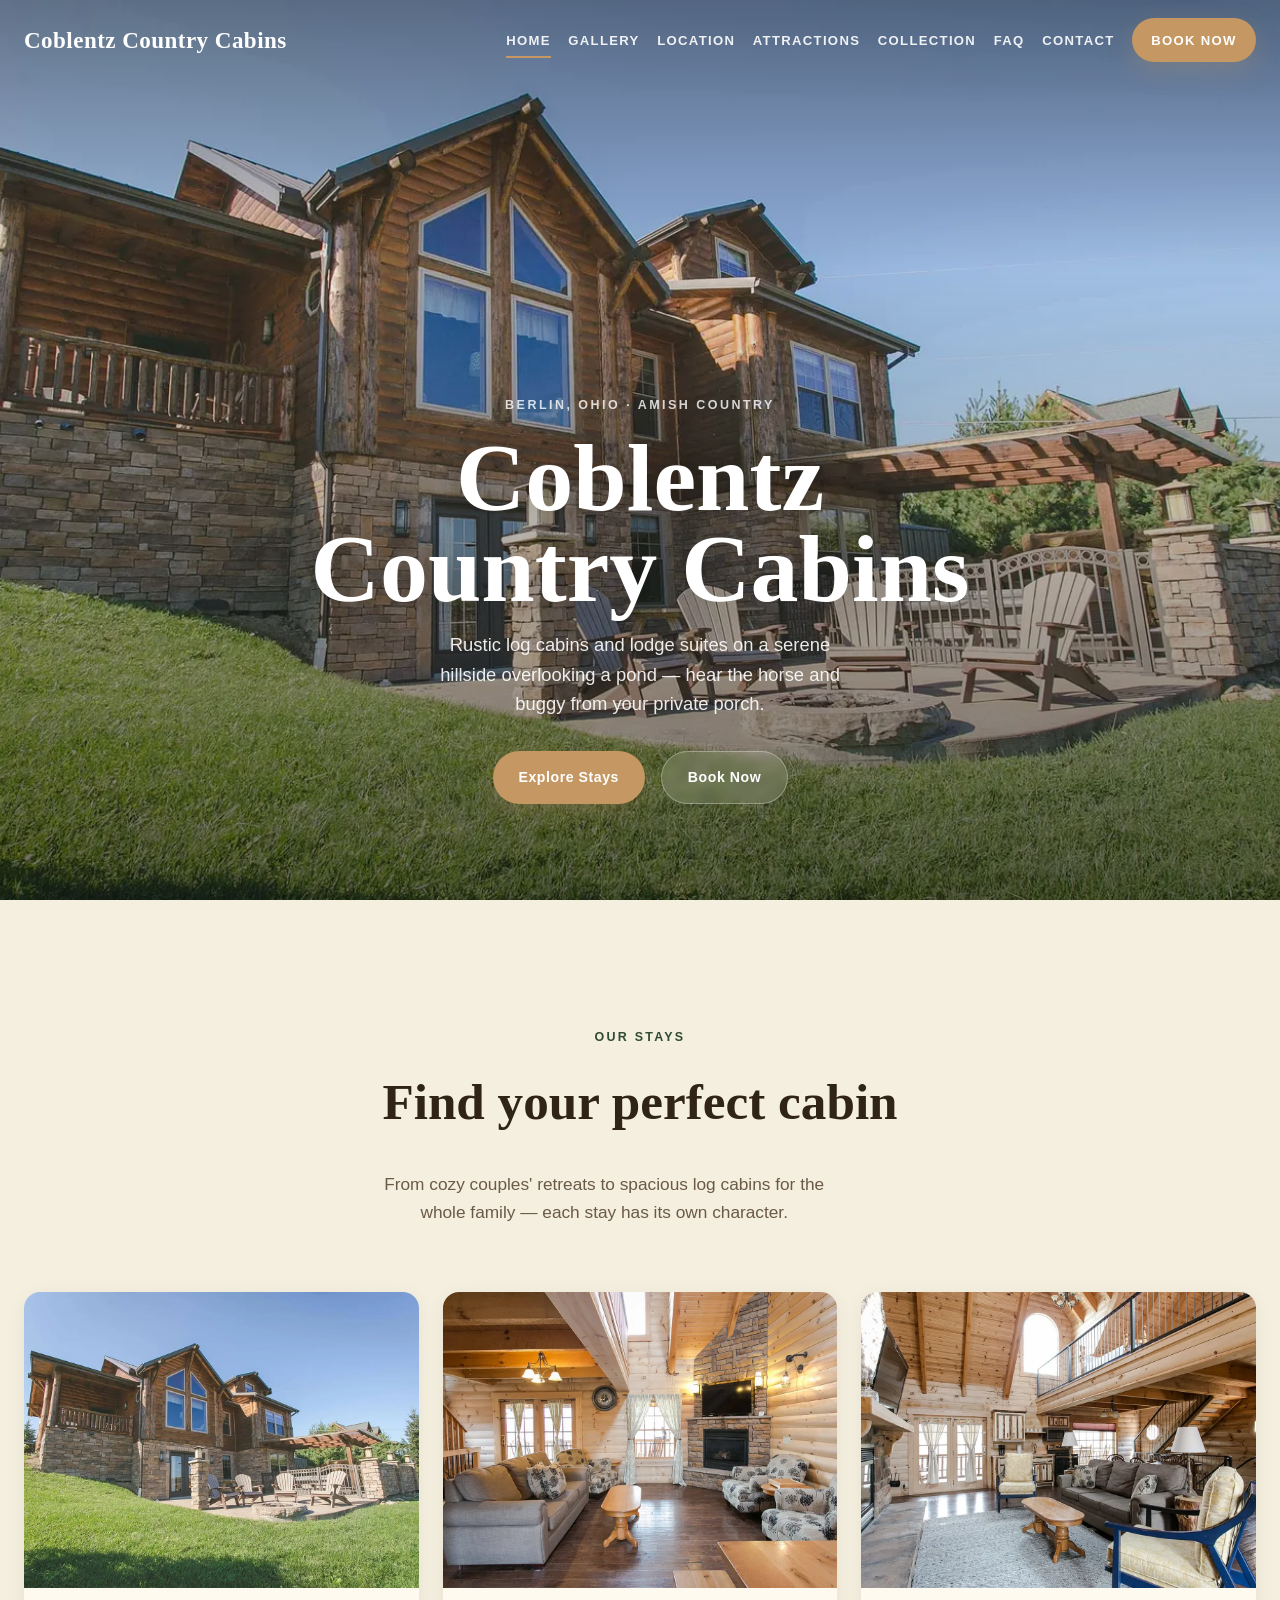
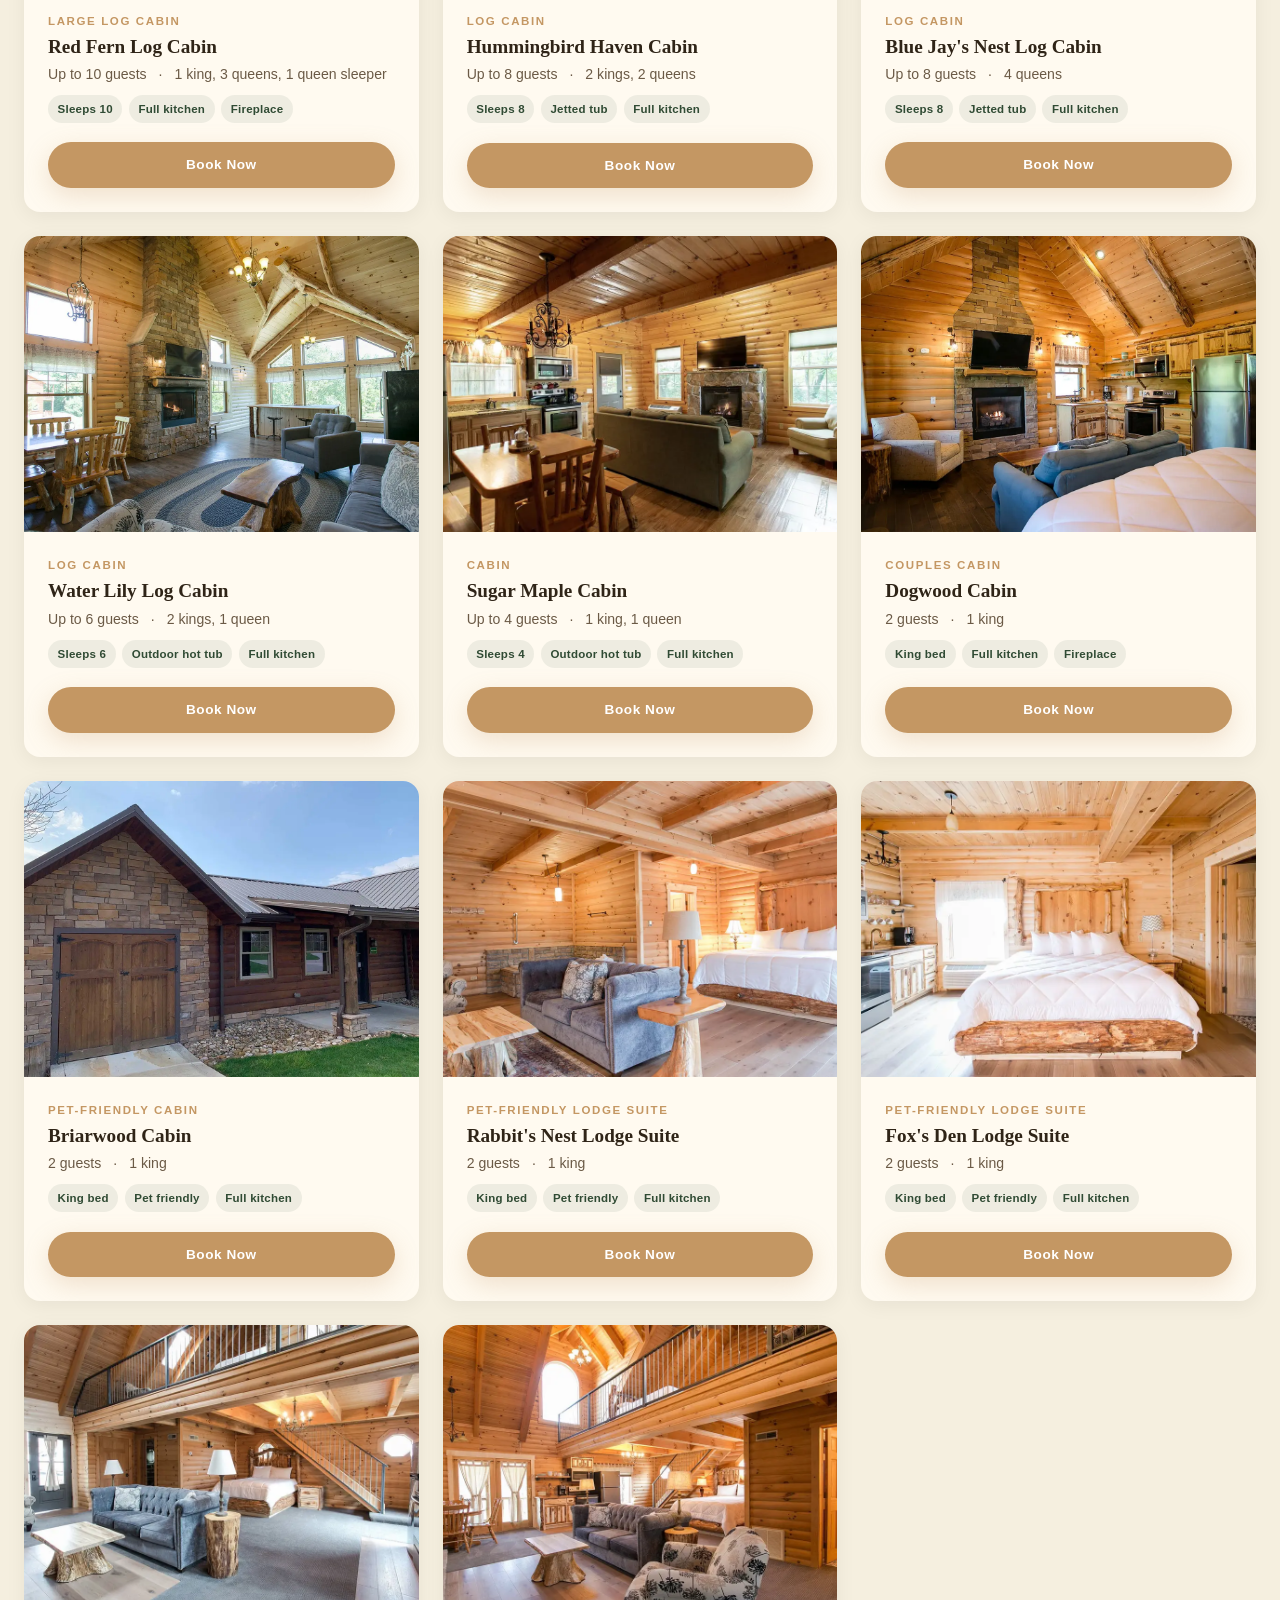
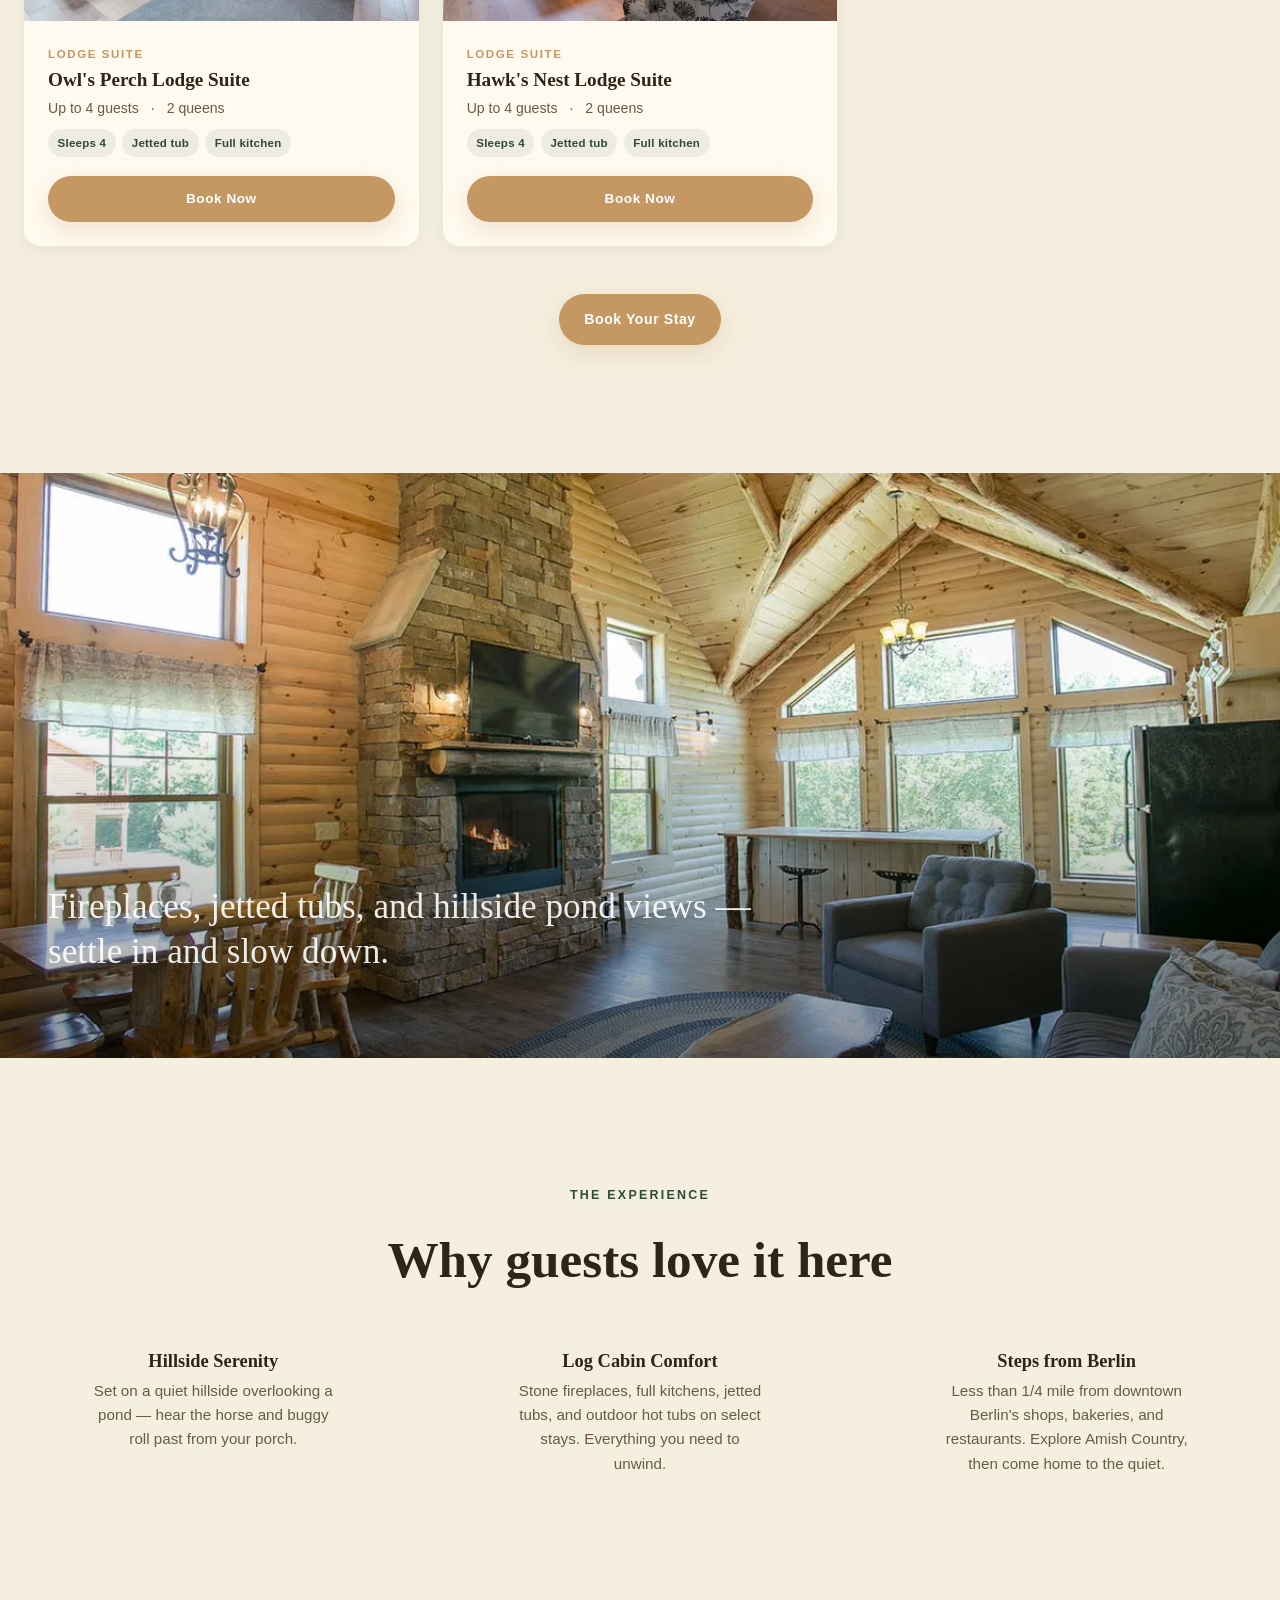
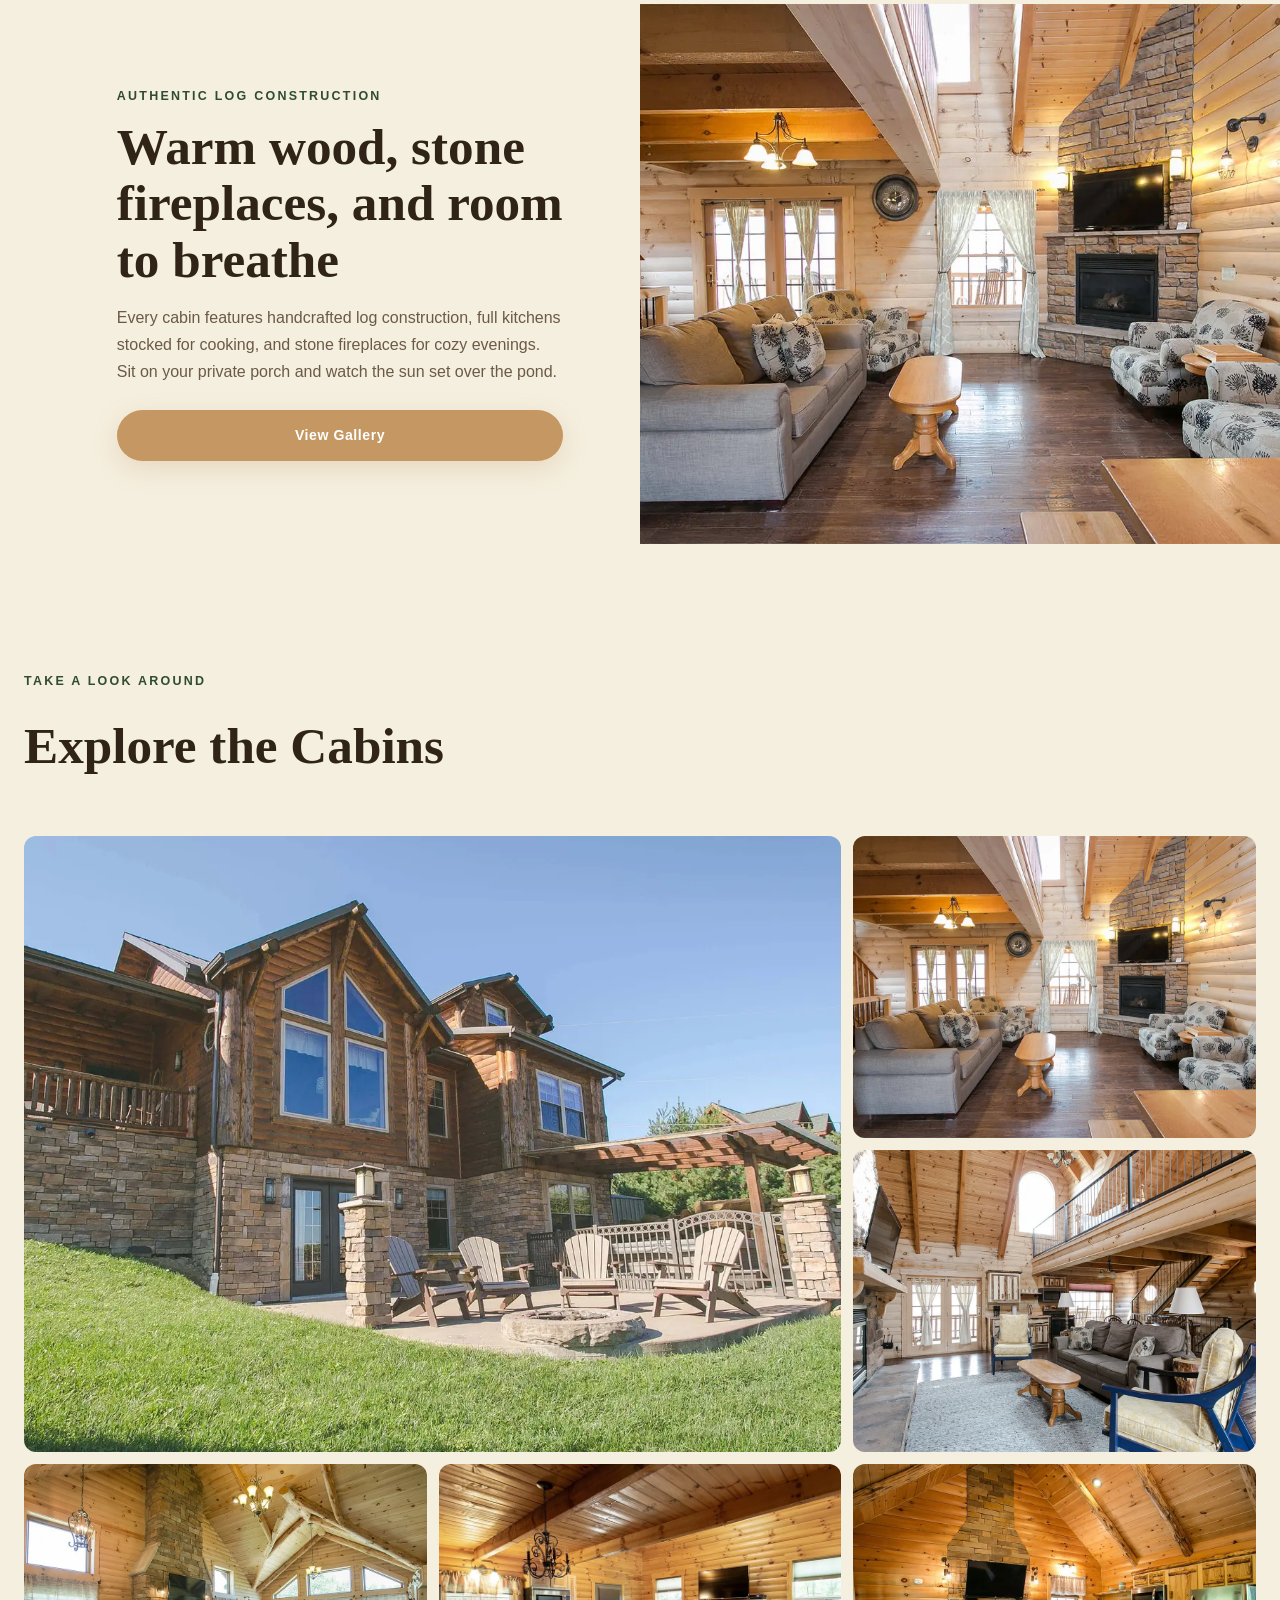
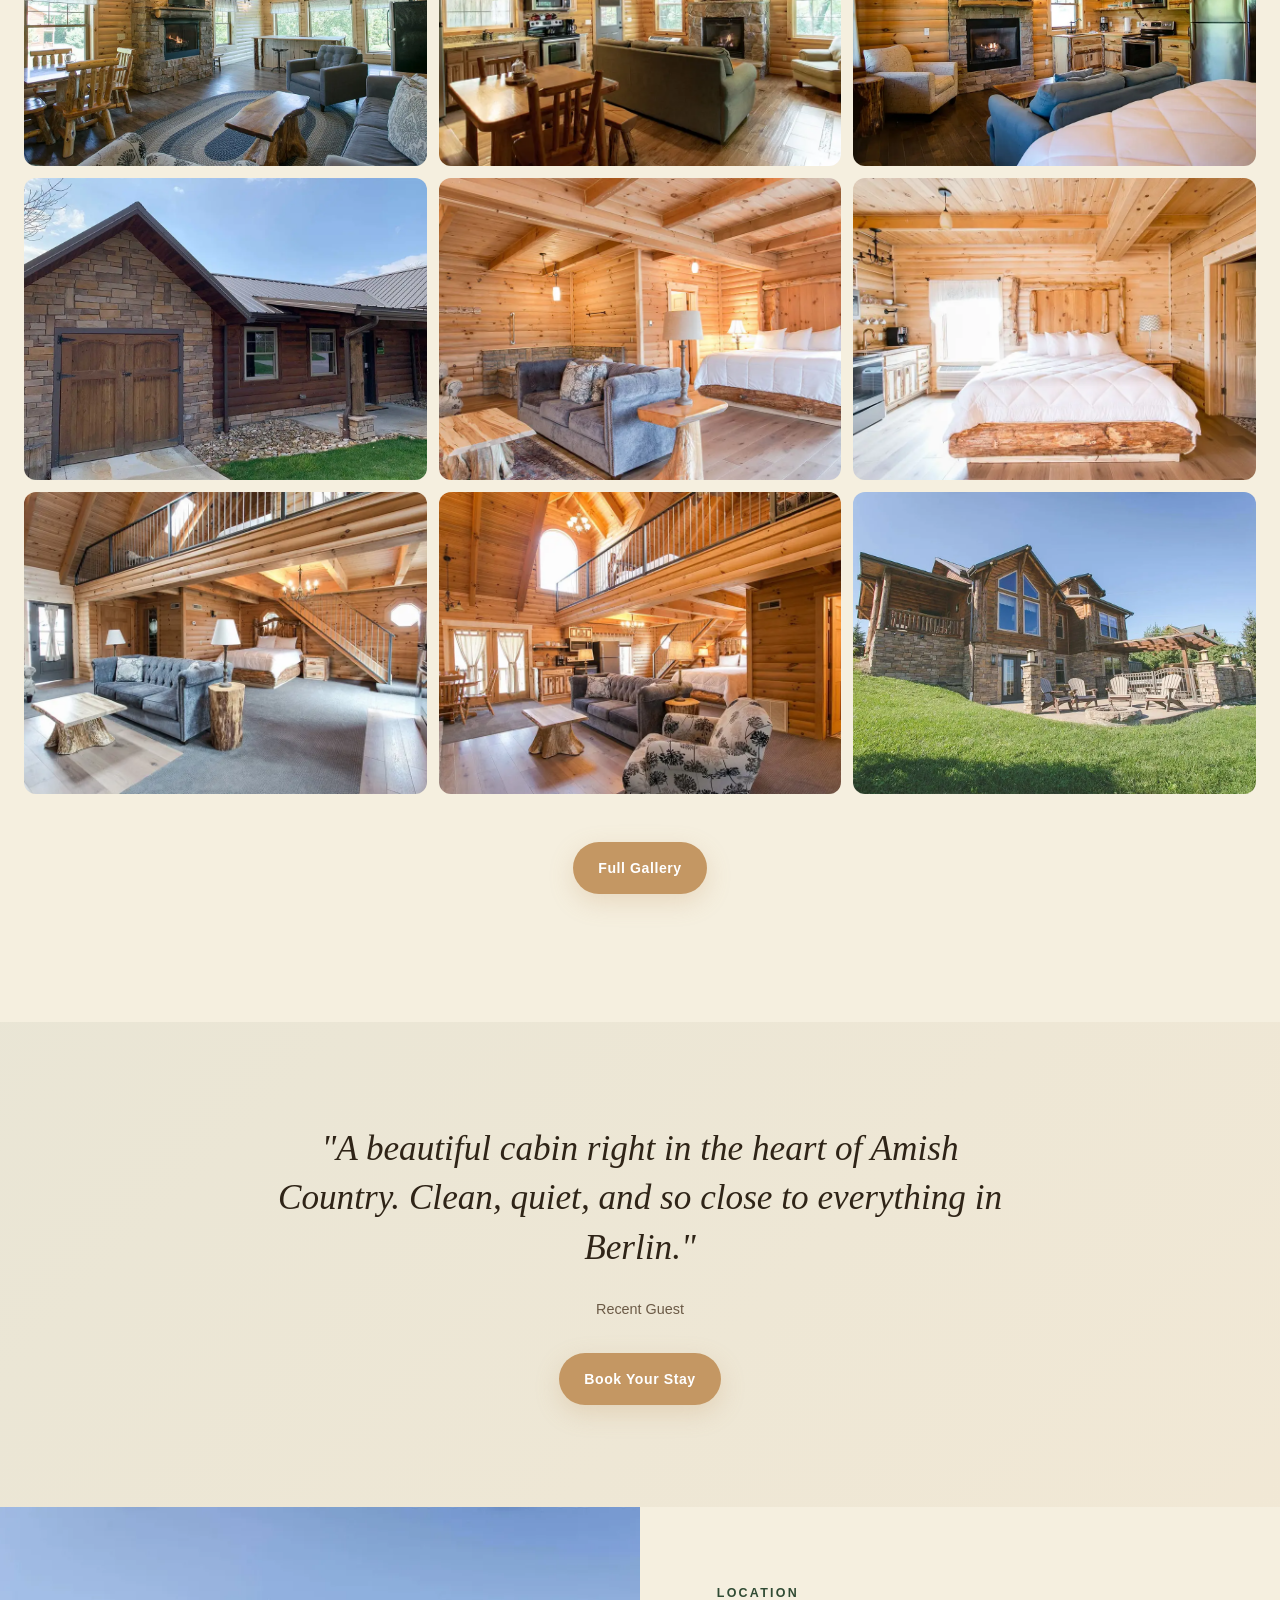
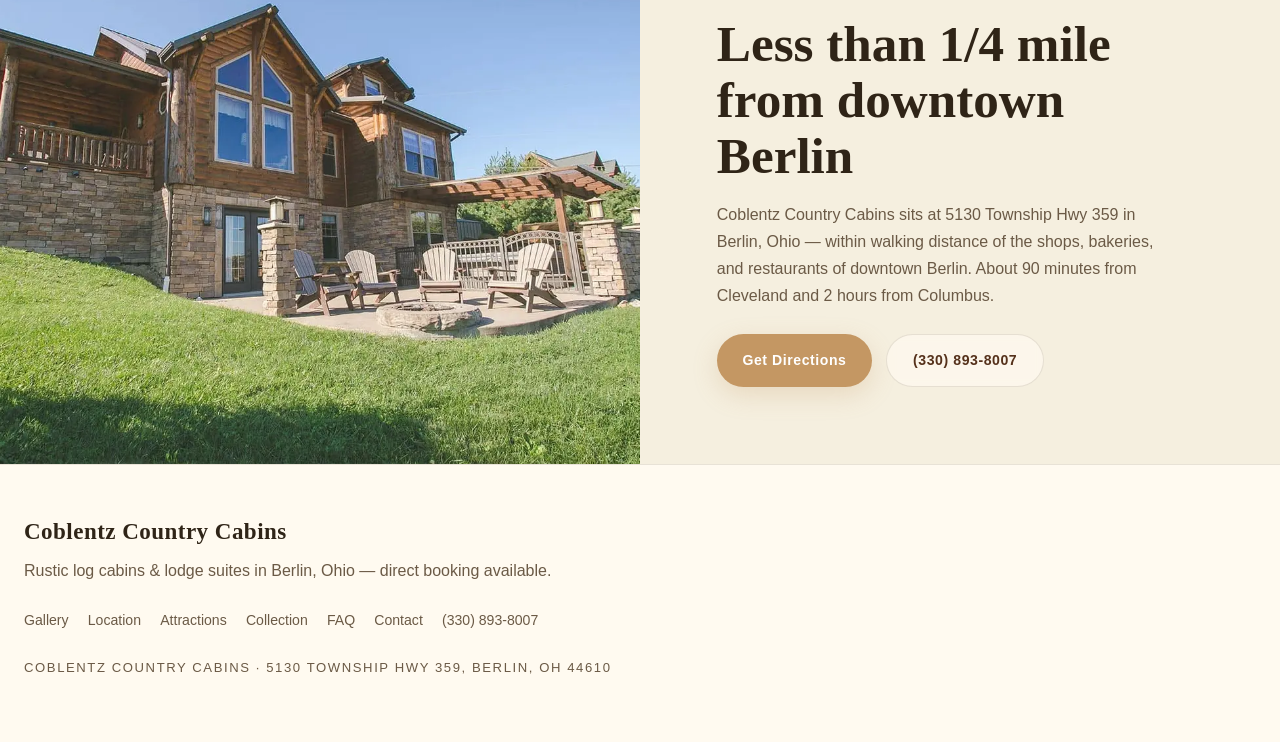
==== commit 45177a55: "Improve SEO and performance assets" ====
--- a/index.html
+++ b/index.html
@@ -9,22 +9,34 @@
   <meta property="og:type" content="website">
   <meta property="og:title" content="Coblentz Country Cabins | Log Cabins &amp; Lodge Suites in Berlin, Ohio">
   <meta property="og:description" content="Rustic log cabins and lodge suites on a serene hillside overlooking a pond, less than 1/4 mile from downtown Berlin, Ohio.">
-  <meta property="og:image" content="https://www.amishcountrylodging.com/wp-content/uploads/2019/08/red-fern-exterior-slide.jpg">
+  <meta property="og:image" content="https://www.coblentzcabins.com/assets/images/optimized/red-fern-exterior-slide.jpg">
+  <meta property="og:url" content="https://www.coblentzcabins.com/">
+  <link rel="canonical" href="https://www.coblentzcabins.com/">
   <meta name="twitter:card" content="summary_large_image">
   <meta name="twitter:title" content="Coblentz Country Cabins | Log Cabins &amp; Lodge Suites in Berlin, Ohio">
   <meta name="twitter:description" content="Rustic log cabins and lodge suites on a serene hillside overlooking a pond, less than 1/4 mile from downtown Berlin, Ohio.">
-  <meta name="twitter:image" content="https://www.amishcountrylodging.com/wp-content/uploads/2019/08/red-fern-exterior-slide.jpg">
+  <meta name="twitter:image" content="https://www.coblentzcabins.com/assets/images/optimized/red-fern-exterior-slide.jpg">
+  <link rel="preload" as="image" href="assets/images/optimized/red-fern-exterior-slide.webp" type="image/webp" fetchpriority="high">
   <link rel="stylesheet" href="assets/site.css">
   <script type="application/ld+json">
   {
     "@context": "https://schema.org",
     "@type": "LodgingBusiness",
+    "@id": "https://www.coblentzcabins.com/#lodging",
     "name": "Coblentz Country Cabins",
     "description": "Rustic log cabins and lodge suites on a serene hillside overlooking a pond, less than 1/4 mile from downtown Berlin, Ohio. Great for couples, families, and group getaways.",
     "telephone": "+1-330-893-8007",
     "email": "info@amishcountrylodging.com",
-    "image": "https://www.amishcountrylodging.com/wp-content/uploads/2019/08/red-fern-exterior-slide.jpg",
+    "image": "https://www.coblentzcabins.com/assets/images/optimized/red-fern-exterior-slide.jpg",
     "priceRange": "$$$",
+    "hasMap": "https://maps.google.com/?q=5130+Township+Hwy+359+Berlin+OH+44610",
+    "checkinTime": "16:00",
+    "checkoutTime": "11:00",
+    "areaServed": [
+      "Berlin, Ohio",
+      "Holmes County, Ohio",
+      "Ohio Amish Country"
+    ],
     "address": {
       "@type": "PostalAddress",
       "streetAddress": "5130 Township Hwy 359",
@@ -32,6 +44,11 @@
       "addressRegion": "OH",
       "postalCode": "44610",
       "addressCountry": "US"
+    },
+    "geo": {
+      "@type": "GeoCoordinates",
+      "latitude": 40.5611,
+      "longitude": -81.7899
     },
     "amenityFeature": [
       { "@type": "LocationFeatureSpecification", "name": "Fireplaces", "value": true },
@@ -42,6 +59,16 @@
       { "@type": "LocationFeatureSpecification", "name": "Pet Friendly (select stays)", "value": true },
       { "@type": "LocationFeatureSpecification", "name": "Complimentary WiFi", "value": true }
     ],
+    "containsPlace": [
+      { "@type": "Accommodation", "name": "Red Fern Log Cabin", "occupancy": { "@type": "QuantitativeValue", "maxValue": 10 } },
+      { "@type": "Accommodation", "name": "Hummingbird Haven Cabin", "occupancy": { "@type": "QuantitativeValue", "maxValue": 8 } },
+      { "@type": "Accommodation", "name": "Blue Jay's Nest Log Cabin", "occupancy": { "@type": "QuantitativeValue", "maxValue": 8 } },
+      { "@type": "Accommodation", "name": "Water Lily Log Cabin", "occupancy": { "@type": "QuantitativeValue", "maxValue": 6 } },
+      { "@type": "Accommodation", "name": "Sugar Maple Cabin", "occupancy": { "@type": "QuantitativeValue", "maxValue": 4 } },
+      { "@type": "Accommodation", "name": "Dogwood Cabin", "occupancy": { "@type": "QuantitativeValue", "maxValue": 2 } },
+      { "@type": "Accommodation", "name": "Briarwood Cabin", "petsAllowed": true, "occupancy": { "@type": "QuantitativeValue", "maxValue": 2 } }
+    ],
+    "url": "https://www.coblentzcabins.com",
     "sameAs": [
       "https://www.amishcountrylodging.com"
     ]
@@ -55,7 +82,7 @@
     <!-- FULL-BLEED HERO -->
     <section class="hero">
       <div class="hero-bg">
-        <img src="https://www.amishcountrylodging.com/wp-content/uploads/2019/08/red-fern-exterior-slide.jpg" alt="Coblentz Country Cabins log cabin on a hillside in Berlin, Ohio">
+        <img src="assets/images/optimized/red-fern-exterior-slide.webp" alt="Coblentz Country Cabins log cabin on a hillside in Berlin, Ohio" fetchpriority="high" decoding="async">
       </div>
       <div class="hero-content">
         <span class="eyebrow">Berlin, Ohio &middot; Amish Country</span>
@@ -85,7 +112,7 @@
 
     <!-- IMMERSIVE IMAGE BAND -->
     <div class="image-band">
-      <img src="https://www.amishcountrylodging.com/wp-content/uploads/2019/08/water-lily-living-overview.jpg" alt="Cabin living room with warm wood interiors overlooking the pond">
+      <img src="assets/images/optimized/water-lily-living-overview.webp" alt="Cabin living room with warm wood interiors overlooking the pond" loading="lazy" decoding="async">
       <div class="image-band-overlay">
         <p>Fireplaces, jetted tubs, and hillside pond views — settle in and slow down.</p>
       </div>
@@ -118,7 +145,7 @@
     <!-- SPLIT: INTERIOR IMAGE + TEXT -->
     <section class="split-section reverse">
       <div class="split-img">
-        <img src="https://www.amishcountrylodging.com/wp-content/uploads/2019/07/hummingbird-haven-overview.jpg" alt="Hummingbird Haven log cabin interior with fireplace">
+        <img src="assets/images/optimized/hummingbird-haven-overview.webp" alt="Hummingbird Haven log cabin interior with fireplace" loading="lazy" decoding="async">
       </div>
       <div class="split-text">
         <span class="eyebrow">Authentic Log Construction</span>
@@ -152,7 +179,7 @@
     <!-- SPLIT: LOCATION -->
     <section class="split-section">
       <div class="split-img">
-        <img src="https://www.amishcountrylodging.com/wp-content/uploads/2019/08/red-fern-overview.jpg" alt="Cabin porch with hillside pond views at Coblentz Country Cabins">
+        <img src="assets/images/optimized/red-fern-overview.webp" alt="Cabin porch with hillside pond views at Coblentz Country Cabins" loading="lazy" decoding="async">
       </div>
       <div class="split-text">
         <span class="eyebrow">Location</span>
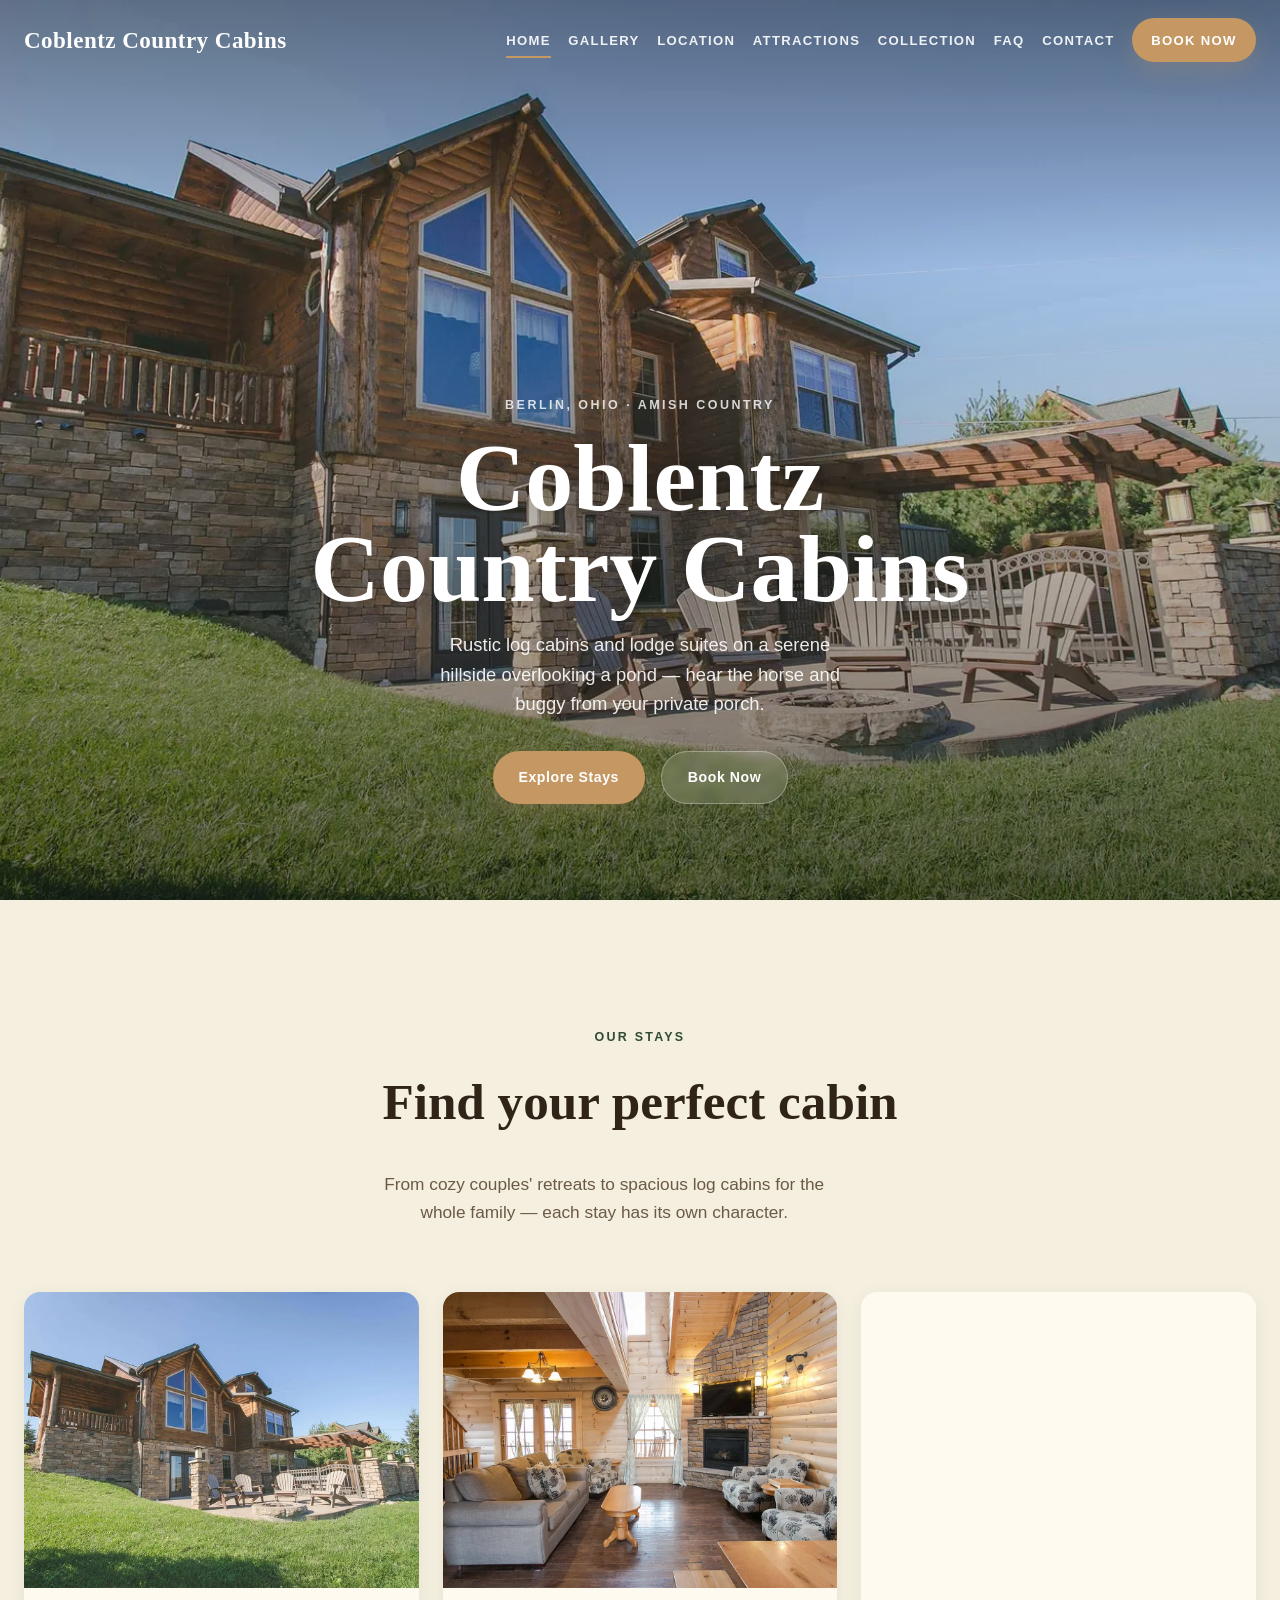
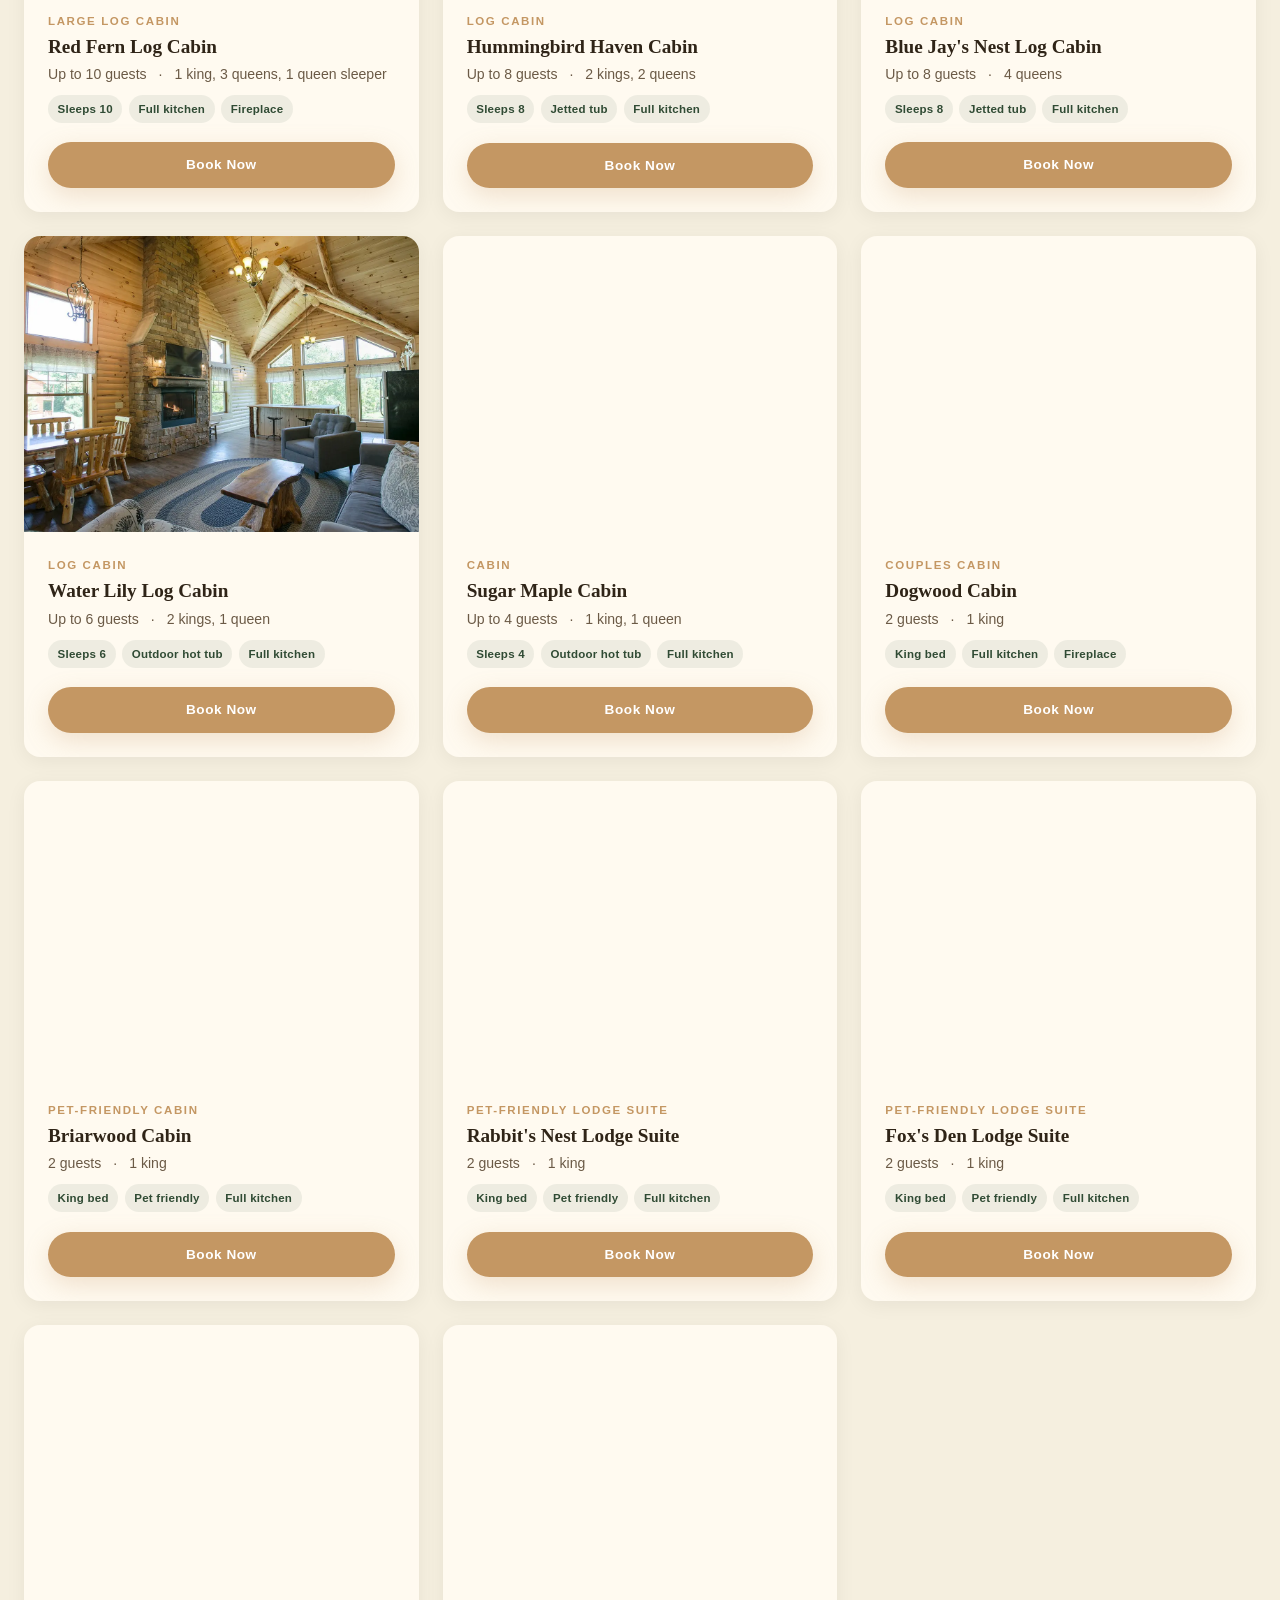
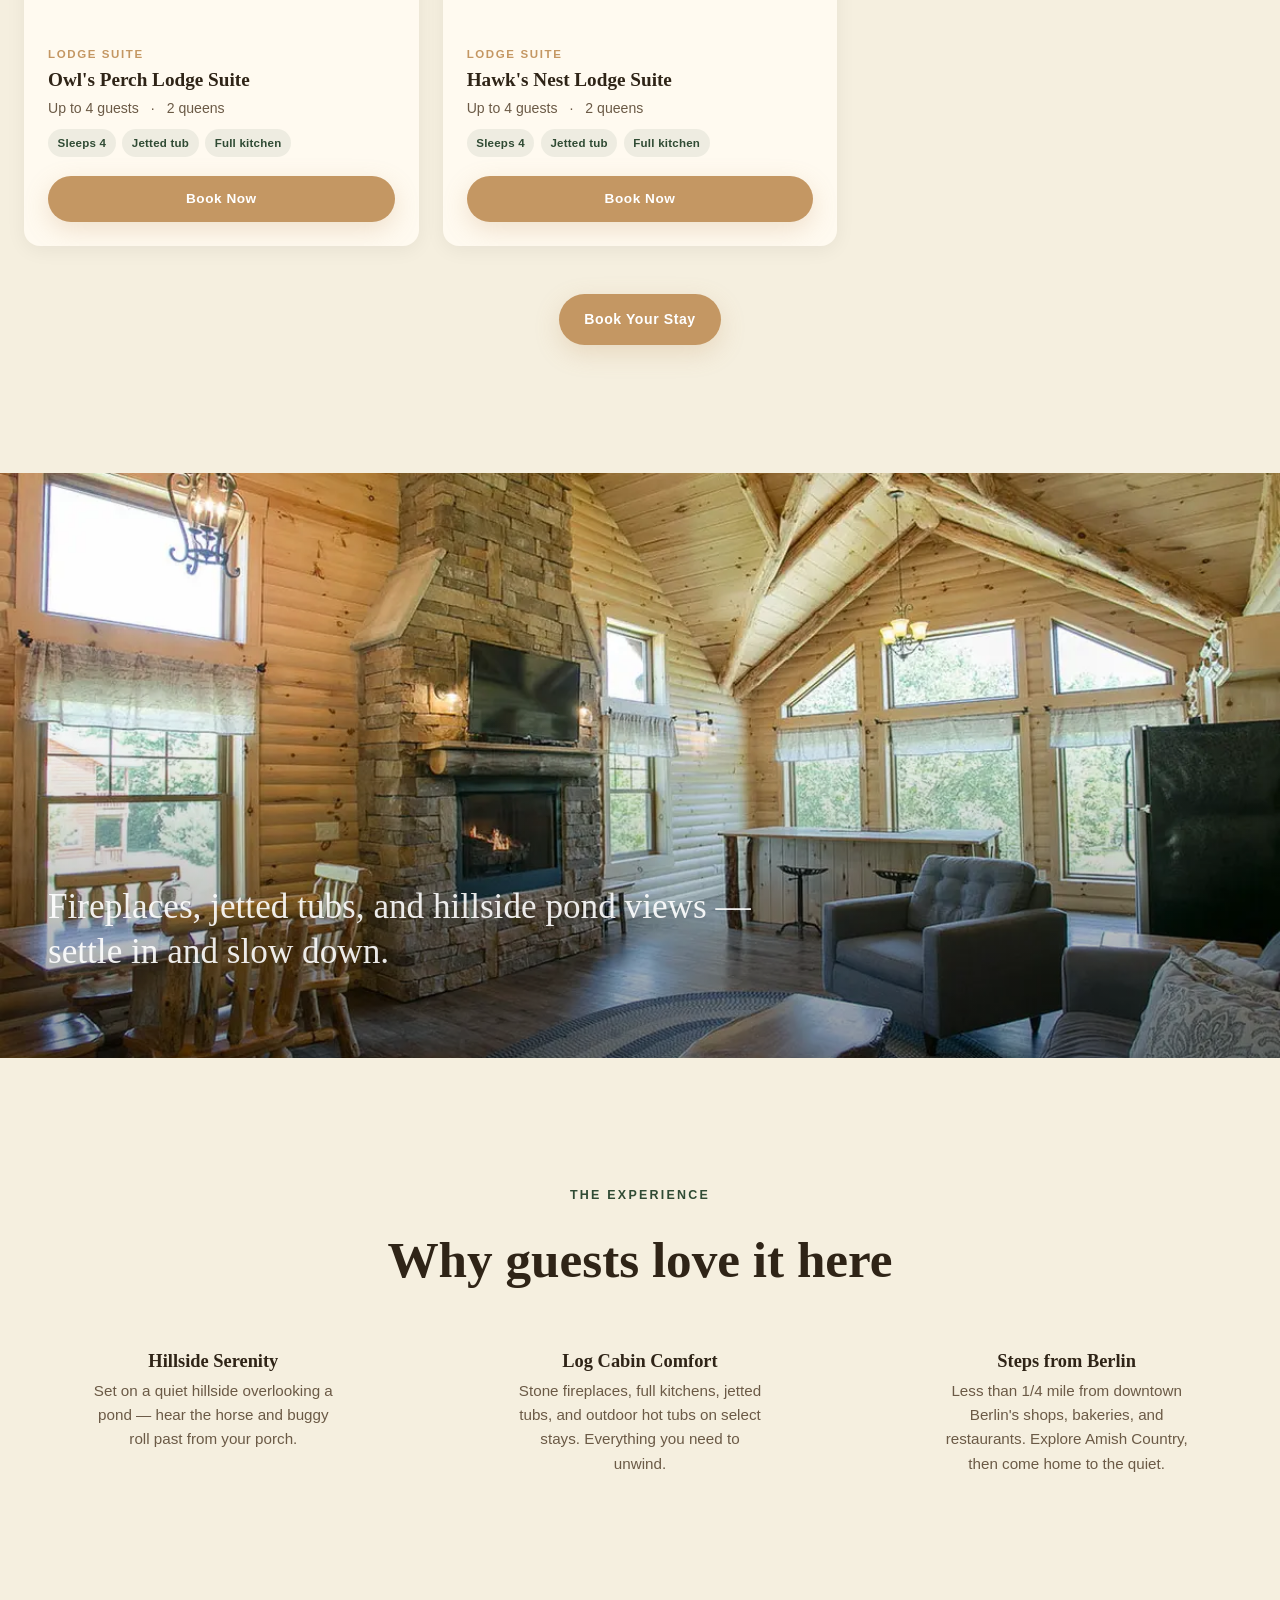
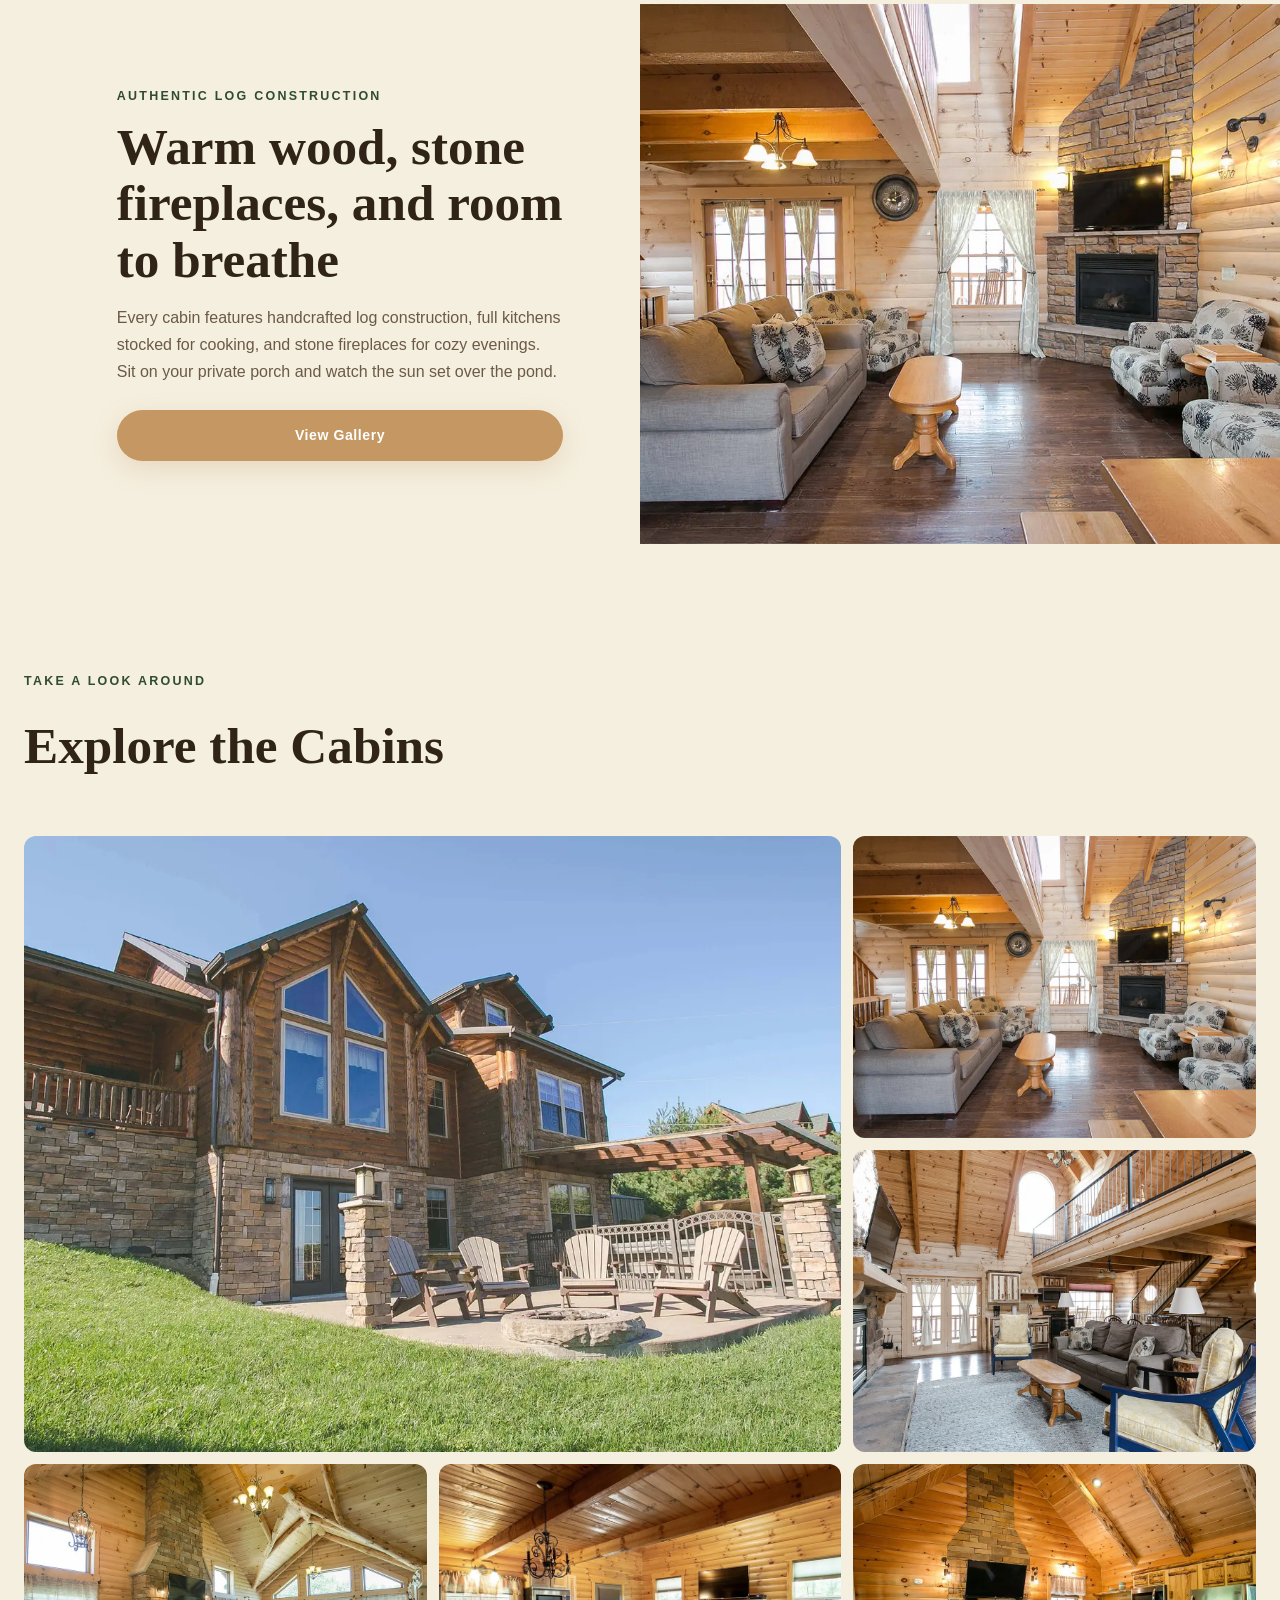
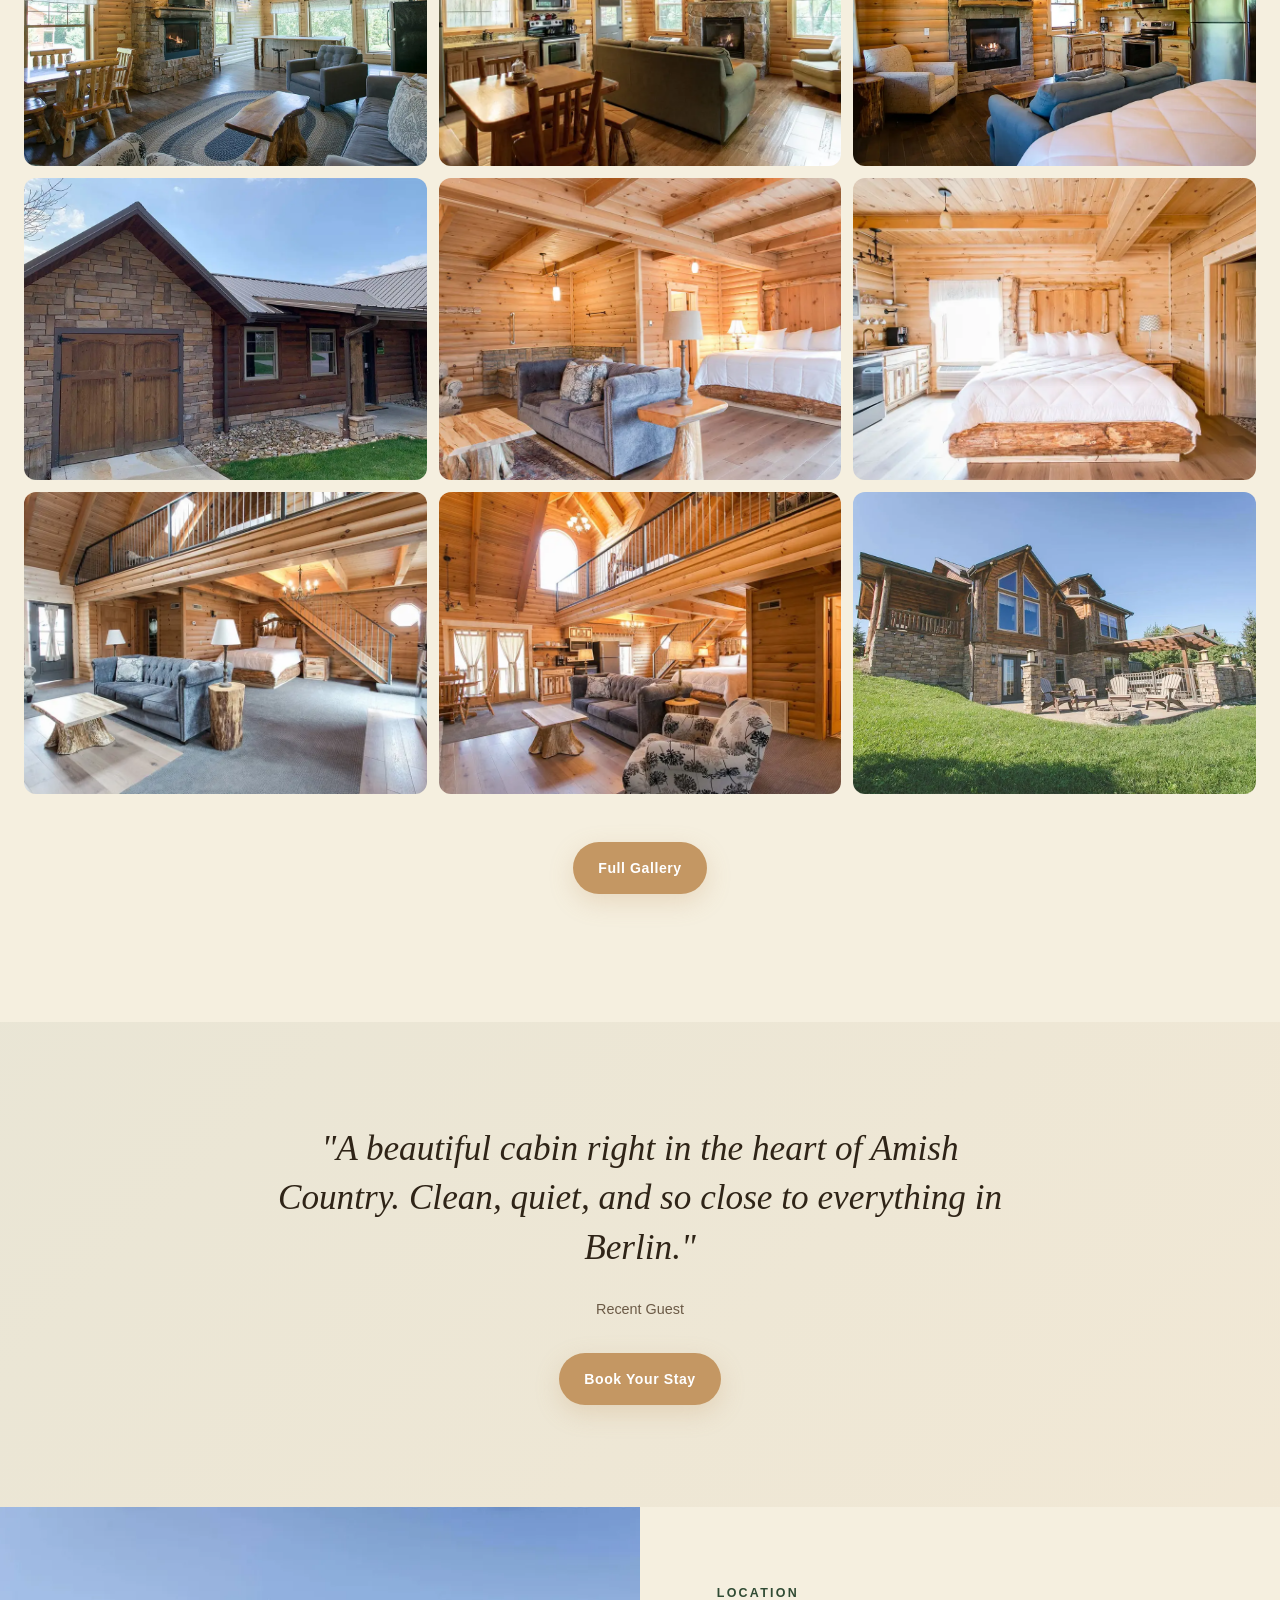
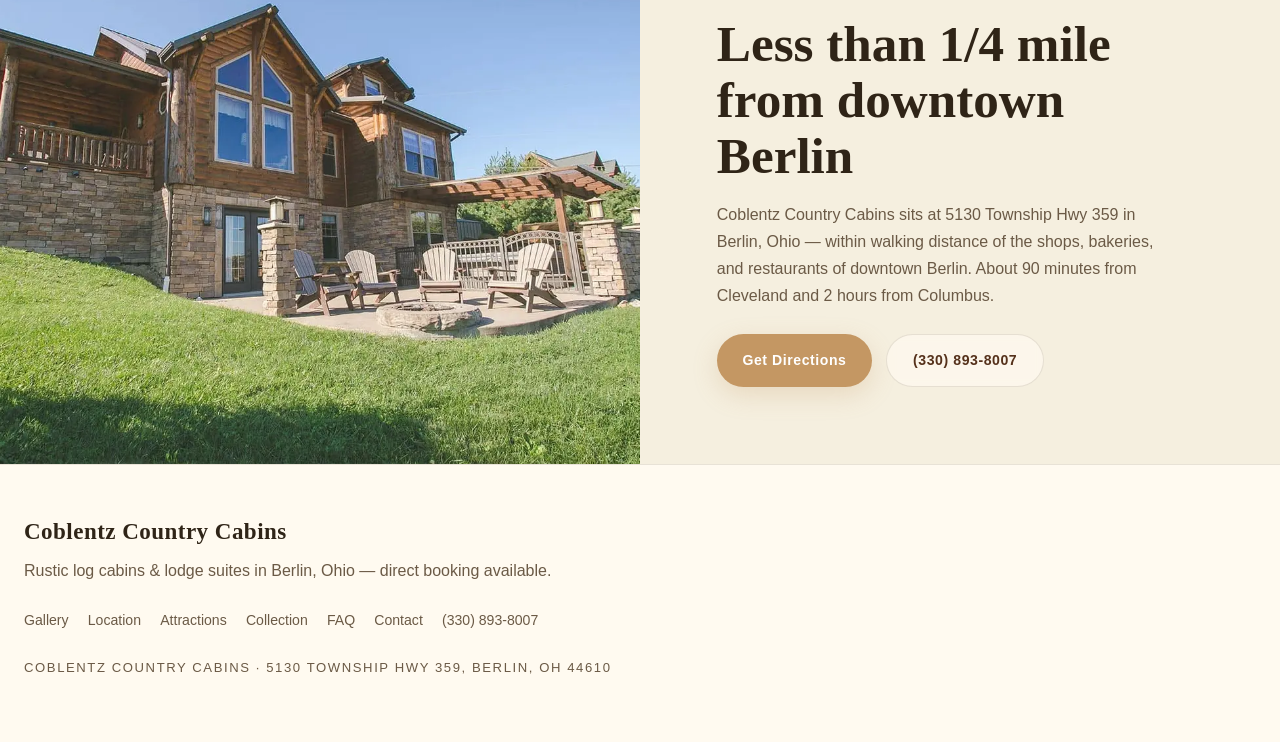
==== commit 535d5322: "Point booking links at reserve.amishcountrylodging.com Hostname-only swap from HostAway's hosted eng" ====
--- a/index.html
+++ b/index.html
@@ -80,7 +80,7 @@
 
   <main id="main">
     <!-- FULL-BLEED HERO -->
-    <section class="hero">
+    <section class="hero" id="lodging">
       <div class="hero-bg">
         <img src="assets/images/optimized/red-fern-exterior-slide.webp" alt="Coblentz Country Cabins log cabin on a hillside in Berlin, Ohio" fetchpriority="high" decoding="async">
       </div>
@@ -90,7 +90,7 @@
         <p>Rustic log cabins and lodge suites on a serene hillside overlooking a pond — hear the horse and buggy from your private porch.</p>
         <div class="hero-actions">
           <a class="button" href="#stays">Explore Stays</a>
-          <a class="button-secondary" href="https://book.amishcountrylodging.com/all-listings?category=16008" target="_blank" rel="noreferrer">Book Now</a>
+          <a class="button-secondary" href="https://reserve.amishcountrylodging.com/all-listings?category=16008" target="_blank" rel="noreferrer">Book Now</a>
         </div>
       </div>
     </section>
@@ -105,7 +105,7 @@
         </div>
         <div id="featured-units" class="units-grid"></div>
         <div style="text-align:center;margin-top:3rem" class="reveal">
-          <a class="button" href="https://book.amishcountrylodging.com/all-listings?category=16008" target="_blank" rel="noreferrer">Book Your Stay</a>
+          <a class="button" href="https://reserve.amishcountrylodging.com/all-listings?category=16008" target="_blank" rel="noreferrer">Book Your Stay</a>
         </div>
       </div>
     </section>
@@ -173,7 +173,7 @@
     <section class="quote-band">
       <blockquote>"A beautiful cabin right in the heart of Amish Country. Clean, quiet, and so close to everything in Berlin."</blockquote>
       <cite>Recent Guest</cite>
-      <div><a class="button" href="https://book.amishcountrylodging.com/all-listings?category=16008" target="_blank" rel="noreferrer">Book Your Stay</a></div>
+      <div><a class="button" href="https://reserve.amishcountrylodging.com/all-listings?category=16008" target="_blank" rel="noreferrer">Book Your Stay</a></div>
     </section>
 
     <!-- SPLIT: LOCATION -->
--- a/assets/site.css
+++ b/assets/site.css
@@ -741,13 +741,8 @@
 .map-band {
   width: 100%;
   border-top: 1px solid var(--line);
-}
-
-.map-band iframe {
-  width: 100%;
-  height: 400px;
-  border: 0;
-  display: block;
+  padding: clamp(3rem, 6vw, 5rem) 1.5rem;
+  background: var(--surface-strong);
 }
 
 /* ─── QUOTE BAND ─── */
@@ -806,11 +801,45 @@
 
 .location-details li strong { color: var(--ink); }
 
-.location-map iframe {
-  width: 100%;
-  height: 100%;
+.location-map {
+  display: flex;
+  align-items: stretch;
   min-height: 450px;
-  border: 0;
+  background: var(--surface-strong);
+}
+
+.map-card {
+  width: 100%;
+  min-height: 100%;
+  display: flex;
+  flex-direction: column;
+  justify-content: center;
+  align-items: flex-start;
+  gap: 1rem;
+  padding: clamp(2rem, 5vw, 4rem);
+  background:
+    linear-gradient(135deg, rgba(48,75,52,0.08), rgba(196,151,99,0.14)),
+    var(--surface-strong);
+}
+
+.map-card--wide {
+  max-width: 760px;
+  min-height: auto;
+  margin: 0 auto;
+  align-items: center;
+  text-align: center;
+  border-radius: var(--radius-sm);
+}
+
+.map-card h3 {
+  font-size: clamp(1.8rem, 4vw, 3rem);
+  margin: 0;
+}
+
+.map-card p {
+  color: var(--muted);
+  margin: 0;
+  max-width: 44ch;
 }
 
 .cta-row {
@@ -1114,7 +1143,7 @@
   .attraction-grid { grid-template-columns: repeat(2, 1fr); }
   .property-grid { grid-template-columns: repeat(2, 1fr); }
   .location-split { grid-template-columns: 1fr; }
-  .location-map iframe { min-height: 350px; }
+  .location-map { min-height: 350px; }
   .contact-grid { grid-template-columns: 1fr; gap: 2rem; padding: 3rem 0; }
 }
 
